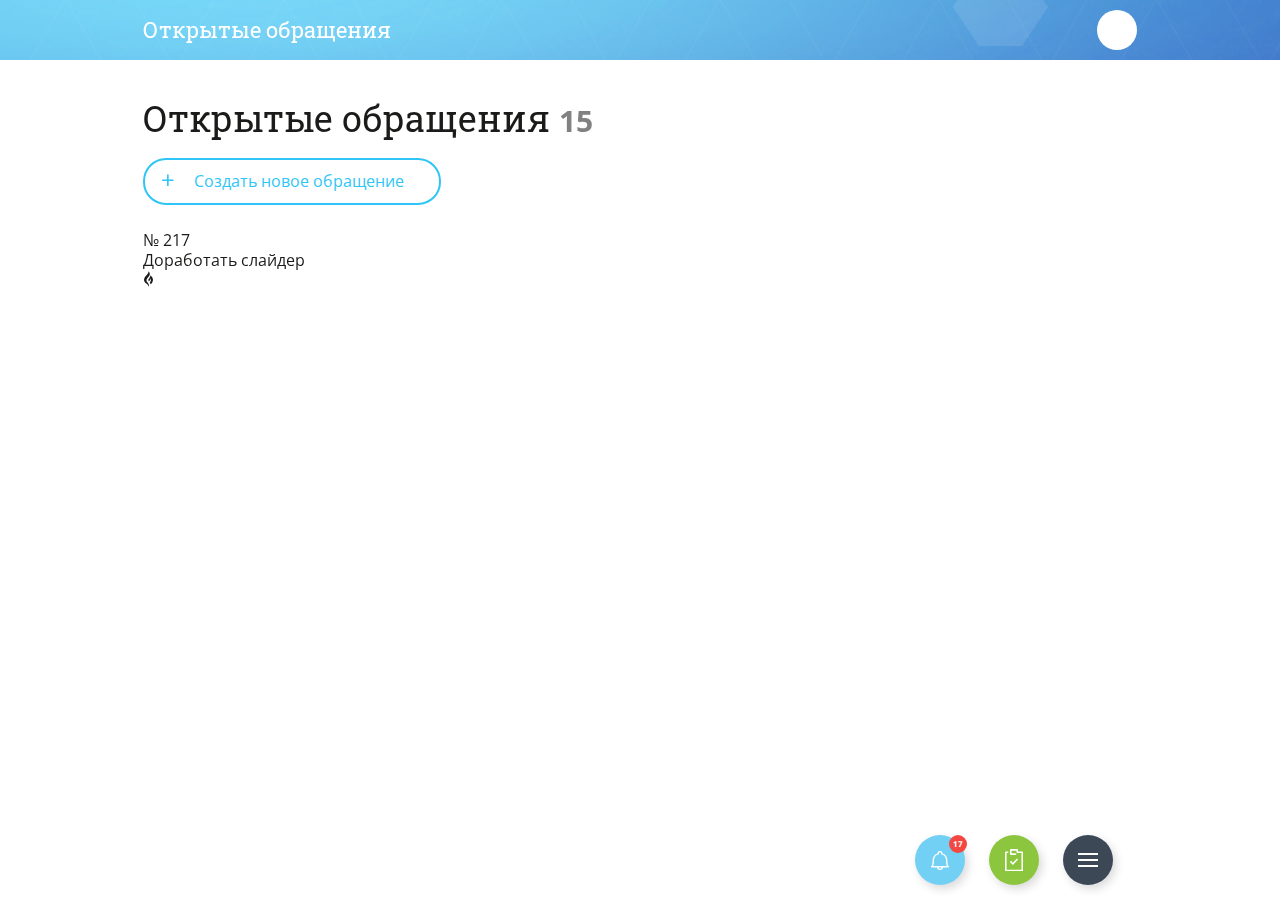
==== index.html @ 97dac5cb "ticket page" ====
<!DOCTYPE html>
<html lang="ru">
<head>
    <meta charset="utf-8">
    <meta http-equiv="x-ua-compatible" content="ie=edge">
    <meta name="viewport" content="width=device-width, initial-scale=1">
    <title>MegaMirIt Тикетная система</title>
    <link href="https://fonts.googleapis.com/css?family=Open+Sans:300,300i,400,400i,600,700|Roboto+Slab:300,400,700&amp;subset=cyrillic" rel="stylesheet">
    <link href="app/css/animate.css" rel="stylesheet">
    <link href="app/css/magnific-popup.css" rel="stylesheet">
    <link href="app/css/font-awesome.min.css" rel="stylesheet">
    <link href="app/css/gray.min.css" rel="stylesheet">
    <link href="app/css/slick.css" rel="stylesheet">
    <link href="app/css/tooltipster.bundle.css" rel="stylesheet">
    <link href="app/css/select2.css" rel="stylesheet">
    <link href="app/css/datepicker.min.css" rel="stylesheet">
    <link href="https://use.fontawesome.com/releases/v5.0.6/css/all.css" rel="stylesheet">
    <link href="app/main.css" rel="stylesheet">
    <link rel="icon" type="image/png" href="/favicon.png"/>
</head>
<body>
<header class="header hedaer-main">
    <div class="template-wrapper header__wrapper">
        <a href="#" class="header__link">
            Открытые обращения
        </a>
        <a href="#callback-modal" class="callback-link"></a>
        <div class="callback modal-popup mfp-hide" id="callback-modal">
            <div class="modal-popup__title">
                Обратная связь
            </div>
            <form action="#" class="callback-form" novalidate="novalidate">
                <div class="form-item">
                    <label for="callback-name" class="form-label form-label_popup-form">Имя</label>
                    <input required="" type="text" placeholder="Ваше имя" name="form_text_3" id="callback-name">
                </div>
                <div class="form-item">
                    <label for="callback-phone" class="form-label form-label_popup-form">Телефон</label>
                    <input required="" type="text" class="input-phone" placeholder="Ваш телефон" name="form_text_4" id="callback-phone" maxlength="18">
                </div>
                <div class="form-item">
                    <label for="callback-text" class="form-label form-label_popup-form">Комментарий</label>
                    <textarea id="callback-text" name="form_textarea_5"></textarea>
                </div>
                <div class="form-item custom-checkbox">
                    <input type="checkbox" name="personal_agreement" required="" id="callback-agreement">
                    <label class="form-label" for="callback-agreement">
                        Согласен на обработку персональных данных <a href="/soglashenie.pdf" target="_blank">(соглашение)</a>
                    </label>
                </div>
                <div class="form-item__bottom">
                    <button type="submit" class="button button-green button-small">
                        Связаться со мной
                    </button>
                </div>
            </form>
        </div>
    </div>
</header>
<main class="main-block add-ticket">
    <div class="template-wrapper">
        <h1 class="add-ticket__h1">
            Открытые обращения
            <span class="quantity-posts">15</span>
        </h1>
        <a href="/service/tickets/0/" class="button button_new-message">
            Создать новое обращение
        </a>
        <div class="tickets">
            <a href="#" class="tickets__item">
                <div class="tickets__header">
                    <div class="tickets__number">№ 217</div>
                    <div class="tickets__title">
                        Доработать слайдер
                    </div>
                    <div class="tickets__urgently">
                        <i class="fab fa-gripfire"></i>
                    </div>
                </div>
                <div class="tickets__category">

                </div>
            </a>
            <div class="tickets__item"></div>
            <div class="tickets__item"></div>
            <div class="tickets__item"></div>
            <div class="tickets__item"></div>
        </div>
    </div>
</main>
<footer class="footer">
    <div class="template-wrapper footer-menu">
        <div class="footer-menu__item menu-notice">
            <svg xmlns="http://www.w3.org/2000/svg" xmlns:xlink="http://www.w3.org/1999/xlink" viewBox="0 0 39 41.19">
                <metadata><?xpacket begin="&#65279;" id="W5M0MpCehiHzreSzNTczkc9d"?>
                    <x:xmpmeta xmlns:x="adobe:ns:meta/" x:xmptk="Adobe XMP Core 5.6-c138 79.159824, 2016/09/14-01:09:01        ">
                        <rdf:RDF xmlns:rdf="http://www.w3.org/1999/02/22-rdf-syntax-ns#">
                            <rdf:Description rdf:about=""/>
                        </rdf:RDF>
                    </x:xmpmeta>
                    <?xpacket end="w"?></metadata>
                <defs>
                    <style>
                    </style>
                    <filter id="filter" x="5202.53" y="5678.31" width="39" height="41.19" filterUnits="userSpaceOnUse">
                        <feFlood result="flood" flood-color="#404040"/>
                        <feComposite result="composite" operator="in" in2="SourceGraphic"/>
                        <feBlend result="blend" in2="SourceGraphic"/>
                    </filter>
                </defs>
                <path id="Forma_1_копия_10" data-name="Forma 1 копия 10" class="cls-1" d="M5202.64,5712.97a1.536,1.536,0,0,0,1.41.91h11.18a6.894,6.894,0,0,0,13.55,0h11.21a0.934,0.934,0,0,0,.23-0.02,1.565,1.565,0,0,0,1.23-.94,1.414,1.414,0,0,0-.39-1.55l-0.07-.07a6.737,6.737,0,0,1-1.36-2.22,21.007,21.007,0,0,1-1.44-8.35c0-8.22-3.23-12.55-5.93-14.74a13.763,13.763,0,0,0-4.77-2.52,5.593,5.593,0,0,0-1.28-3.49,5.21,5.21,0,0,0-4.15-1.65,5.277,5.277,0,0,0-4.13,1.65,5.553,5.553,0,0,0-1.31,3.57,13.877,13.877,0,0,0-4.77,2.46c-4.95,3.89-5.98,10.14-5.98,14.68a20.841,20.841,0,0,1-1.46,8.27,9.082,9.082,0,0,1-1.41,2.39h0A1.436,1.436,0,0,0,5202.64,5712.97Zm19.39,3.57a3.794,3.794,0,0,1-3.64-2.66h7.28A3.794,3.794,0,0,1,5222.03,5716.54Zm-13.08-15.85c0-13.25,9.03-14.51,9.39-14.56a1.586,1.586,0,0,0,1.05-.56,1.533,1.533,0,0,0,.31-1.14,3.528,3.528,0,0,1,.56-2.61,2.16,2.16,0,0,1,1.8-.61,2.3,2.3,0,0,1,1.82.61,3.545,3.545,0,0,1,.54,2.52,1.367,1.367,0,0,0,.28,1.13,1.533,1.533,0,0,0,1.05.59,10.171,10.171,0,0,1,4.59,2.17c3.21,2.58,4.82,6.79,4.82,12.5,0,5.03,1,8.25,2,10.22H5206.9A23.525,23.525,0,0,0,5208.95,5700.69Z" transform="translate(-5202.53 -5678.31)"/>
            </svg>
            <div class="menu-notice__new-notice">
                17
            </div>
        </div>
        <a href="#" class="footer-menu__item menu-ticket">
            <svg xmlns="http://www.w3.org/2000/svg" viewBox="0 0 37 46">
                <metadata><?xpacket begin="&#65279;" id="W5M0MpCehiHzreSzNTczkc9d"?>
                    <x:xmpmeta xmlns:x="adobe:ns:meta/" x:xmptk="Adobe XMP Core 5.6-c138 79.159824, 2016/09/14-01:09:01        ">
                        <rdf:RDF xmlns:rdf="http://www.w3.org/1999/02/22-rdf-syntax-ns#">
                            <rdf:Description rdf:about=""/>
                        </rdf:RDF>
                    </x:xmpmeta>
                    <?xpacket end="w"?></metadata>
                <defs>
                    <style>
                    </style>
                </defs>
                <path id="spisok_tiketa" data-name="spisok tiketa" class="cls-1" d="M2187.41,1315.9h-8.6v-3.21a1.651,1.651,0,0,0-1.6-1.69h-13.39a1.651,1.651,0,0,0-1.6,1.69v8.9a1.651,1.651,0,0,0,1.6,1.69h9.9a1.693,1.693,0,0,0,0-3.38h-8.3v-5.52h10.19v3.21a1.66,1.66,0,0,0,1.6,1.7h8.6v34.33h-30.6v-34.33h2.45a1.7,1.7,0,0,0,0-3.39h-4.05a1.651,1.651,0,0,0-1.6,1.69v37.72a1.651,1.651,0,0,0,1.6,1.69h33.8a1.651,1.651,0,0,0,1.6-1.69v-37.72A1.651,1.651,0,0,0,2187.41,1315.9Zm-9.52,15.49a1.541,1.541,0,0,0-2.27-.01l-7.47,7.81-2.73-2.9a1.541,1.541,0,0,0-2.27-.01,1.77,1.77,0,0,0-.01,2.4l3.87,4.1a1.537,1.537,0,0,0,2.26.01l8.61-9.01A1.758,1.758,0,0,0,2177.89,1331.39Z" transform="translate(-2152 -1311)"/>
            </svg>
        </a>
        <div class="footer-menu__item menu-footer">
            <span class="burger-item"></span>
            <span class="burger-item"></span>
            <span class="burger-item"></span>

        </div>
        <div class="menu-footer__popup">
            <a href="#" class="menu-footer__popup-item list-ticket">
                    <span class="menu-footer__icon-wrapper">
                        <svg xmlns="http://www.w3.org/2000/svg" viewBox="0 0 37 46">
                        <metadata><!--?xpacket begin="&#65279;" id="W5M0MpCehiHzreSzNTczkc9d"?-->
                            <x:xmpmeta xmlns:x="adobe:ns:meta/" x:xmptk="Adobe XMP Core 5.6-c138 79.159824, 2016/09/14-01:09:01        ">
                                <rdf:rdf xmlns:rdf="http://www.w3.org/1999/02/22-rdf-syntax-ns#">
                                    <rdf:description rdf:about=""></rdf:description>
                                </rdf:rdf>
                            </x:xmpmeta>
                            <!--?xpacket end="w"?--></metadata>
                        <defs>
                            <style>
                                .cls-1 {
                                    fill: #404040;
                                    fill-rule: evenodd;
                                }
                            </style>
                        </defs>
                        <path id="spisok_tiketa" data-name="spisok tiketa" class="cls-1" d="M2187.41,1315.9h-8.6v-3.21a1.651,1.651,0,0,0-1.6-1.69h-13.39a1.651,1.651,0,0,0-1.6,1.69v8.9a1.651,1.651,0,0,0,1.6,1.69h9.9a1.693,1.693,0,0,0,0-3.38h-8.3v-5.52h10.19v3.21a1.66,1.66,0,0,0,1.6,1.7h8.6v34.33h-30.6v-34.33h2.45a1.7,1.7,0,0,0,0-3.39h-4.05a1.651,1.651,0,0,0-1.6,1.69v37.72a1.651,1.651,0,0,0,1.6,1.69h33.8a1.651,1.651,0,0,0,1.6-1.69v-37.72A1.651,1.651,0,0,0,2187.41,1315.9Zm-9.52,15.49a1.541,1.541,0,0,0-2.27-.01l-7.47,7.81-2.73-2.9a1.541,1.541,0,0,0-2.27-.01,1.77,1.77,0,0,0-.01,2.4l3.87,4.1a1.537,1.537,0,0,0,2.26.01l8.61-9.01A1.758,1.758,0,0,0,2177.89,1331.39Z" transform="translate(-2152 -1311)"></path>
                    </svg>
                    </span>
                Список тикетов
            </a>
            <a href="#" class="menu-footer__popup-item how-made">
                    <span class="menu-footer__icon-wrapper">
                        <svg xmlns="http://www.w3.org/2000/svg" xmlns:xlink="http://www.w3.org/1999/xlink" version="1.1" id="Layer_1" x="0px" y="0px" viewBox="0 0 512 512" style="enable-background:new 0 0 512 512;" xml:space="preserve">
                            <g>
                                <g>
                                    <path d="M328.844,368.733c-5.383-3.235-10.908-6.487-16.433-9.675c1.299-11.07,1.302-22.268,0.006-33.316    c5.546-3.2,11.068-6.45,16.425-9.671c9.02-5.42,12.78-16.856,8.744-26.603c0,0,0,0-0.001-0.001l-11.771-28.418    c-4.037-9.744-14.777-15.175-24.993-12.63c-6.071,1.511-12.274,3.118-18.455,4.776c-6.901-8.732-14.82-16.649-23.563-23.554    c1.658-6.182,3.266-12.388,4.778-18.461c2.545-10.211-2.885-20.955-12.629-24.992l-28.418-11.771    c-9.744-4.038-21.183-0.281-26.605,8.741c-3.229,5.374-6.482,10.899-9.674,16.433c-11.067-1.299-22.263-1.302-33.316-0.007    c-3.202-5.551-6.453-11.074-9.67-16.426c-5.424-9.02-16.86-12.778-26.605-8.741l-28.418,11.771    c-9.742,4.036-15.174,14.781-12.629,24.992c1.515,6.085,3.121,12.289,4.776,18.455c-8.731,6.899-16.649,14.82-23.553,23.563    c-6.196-1.663-12.402-3.269-18.463-4.779c-10.214-2.547-20.956,2.888-24.993,12.631L1.615,289.467    c-4.035,9.745-0.276,21.182,8.742,26.602c5.375,3.23,10.9,6.482,16.433,9.675c-1.298,11.066-1.301,22.262-0.006,33.316    c-5.538,3.195-11.06,6.446-16.429,9.672c-9.018,5.421-12.777,16.857-8.741,26.603l11.772,28.418    c4.036,9.743,14.775,15.176,24.993,12.63c6.064-1.51,12.268-3.116,18.453-4.776c6.901,8.731,14.82,16.647,23.563,23.553    c-1.66,6.189-3.267,12.395-4.778,18.461c-2.545,10.211,2.885,20.956,12.629,24.992l28.419,11.772    c2.64,1.093,5.403,1.615,8.137,1.615c7.362,0,14.514-3.779,18.471-10.355c3.205-5.333,6.456-10.856,9.674-16.432    c11.065,1.297,22.264,1.299,33.316,0.006c3.179,5.512,6.43,11.034,9.67,16.427c5.422,9.02,16.858,12.777,26.605,8.741    l28.418-11.771c9.742-4.036,15.174-14.781,12.629-24.992c-1.503-6.033-3.109-12.237-4.776-18.455    c8.729-6.899,16.648-14.819,23.554-23.562c6.178,1.657,12.384,3.263,18.46,4.777c10.211,2.547,20.956-2.884,24.993-12.63    l11.771-28.419C341.621,385.59,337.862,374.153,328.844,368.733z M305.116,413.834c-5.837-1.462-11.787-3.008-17.703-4.602    c-8.376-2.253-17.215,0.692-22.519,7.507c-6.096,7.83-13.151,14.886-20.968,20.973c-6.807,5.302-9.748,14.138-7.493,22.509    c1.603,5.954,3.148,11.9,4.601,17.696l-26.122,10.819c-3.107-5.184-6.218-10.481-9.259-15.765    c-4.327-7.514-12.655-11.678-21.216-10.618c-9.831,1.221-19.81,1.22-29.654-0.005c-8.585-1.066-16.906,3.098-21.232,10.614    c-3.078,5.344-6.19,10.644-9.263,15.773l-26.122-10.82c1.461-5.827,3.007-11.776,4.603-17.701    c2.255-8.375-0.692-17.215-7.507-22.52c-7.83-6.095-14.885-13.149-20.973-20.965c-5.3-6.809-14.136-9.749-22.51-7.495    c-5.923,1.595-11.87,3.141-17.695,4.601l-10.82-26.121c5.16-3.094,10.459-6.205,15.765-9.26    c7.515-4.327,11.683-12.653,10.619-21.215c-1.223-9.832-1.22-19.81,0.003-29.655c1.068-8.57-3.097-16.905-10.616-21.233    c-5.304-3.054-10.604-6.166-15.772-9.265l10.82-26.121c5.82,1.459,11.768,3.005,17.702,4.602    c8.372,2.256,17.212-0.692,22.52-7.507c6.095-7.83,13.15-14.886,20.965-20.972c6.808-5.301,9.749-14.138,7.494-22.512    c-1.59-5.904-3.136-11.85-4.601-17.694l26.122-10.819c3.084,5.146,6.196,10.444,9.259,15.765    c4.328,7.515,12.663,11.689,21.216,10.618c9.827-1.223,19.804-1.223,29.657,0.005c8.575,1.068,16.905-3.102,21.231-10.617    c3.053-5.304,6.166-10.604,9.262-15.771l26.122,10.819c-1.462,5.833-3.008,11.782-4.603,17.703    c-2.255,8.374,0.692,17.214,7.507,22.519c7.829,6.095,14.885,13.149,20.973,20.965c5.3,6.807,14.133,9.748,22.511,7.494    c5.919-1.594,11.865-3.14,17.694-4.601l10.819,26.121c-5.153,3.089-10.451,6.2-15.765,9.26    c-7.515,4.327-11.684,12.654-10.619,21.216c1.223,9.827,1.221,19.806-0.005,29.657c-1.066,8.571,3.101,16.904,10.617,21.231    c5.296,3.049,10.596,6.161,15.772,9.263L305.116,413.834z"/>
                                </g>
                            </g>
                            <g>
                                <g>
                                    <path d="M241.762,312.511c0,0,0,0-0.001-0.001c-16.48-39.789-62.256-58.752-102.051-42.271    C99.922,286.721,80.958,332.501,97.44,372.29c7.983,19.276,22.997,34.287,42.271,42.272c9.637,3.991,19.763,5.987,29.889,5.987    s20.252-1.996,29.891-5.987C239.279,398.08,258.242,352.301,241.762,312.511z M190.72,393.388c-13.618,5.641-28.617,5.64-42.239,0    c-13.618-5.641-24.225-16.249-29.867-29.868c-11.647-28.114,1.753-60.462,29.868-72.107c6.885-2.852,14.021-4.202,21.047-4.202    c21.667,0,42.265,12.84,51.06,34.07C232.234,349.395,218.834,381.742,190.72,393.388z"/>
                                </g>
                            </g>
                            <g>
                                <g>
                                    <path d="M496.553,100.936c-3.956-0.592-8.019-1.167-12.111-1.713c-2.062-6.857-4.816-13.505-8.214-19.819    c2.504-3.275,4.972-6.556,7.357-9.779c5.295-7.161,4.529-17.317-1.78-23.623l-15.808-15.806    c-6.309-6.31-16.465-7.075-23.624-1.778c-3.234,2.393-6.514,4.86-9.779,7.355c-6.313-3.398-12.96-6.152-19.819-8.215    c-0.547-4.092-1.12-8.155-1.712-12.11C409.746,6.642,402.024,0,393.102,0h-22.356c-8.922,0-16.644,6.642-17.961,15.447    c-0.591,3.953-1.165,8.017-1.712,12.11c-6.859,2.063-13.507,4.817-19.819,8.215c-3.263-2.496-6.545-4.964-9.778-7.355    c-7.161-5.297-17.317-4.532-23.624,1.777l-15.806,15.805c-6.31,6.308-7.077,16.465-1.78,23.627    c2.383,3.222,4.851,6.504,7.354,9.778c-3.396,6.313-6.151,12.96-8.214,19.819c-4.091,0.547-8.155,1.121-12.11,1.713    c-8.807,1.318-15.449,9.039-15.449,17.962v22.355c0,8.922,6.64,16.644,15.447,17.962c3.956,0.592,8.019,1.167,12.111,1.713    c2.063,6.858,4.817,13.505,8.214,19.819c-2.501,3.272-4.969,6.552-7.357,9.779c-5.294,7.159-4.529,17.317,1.78,23.622    l15.808,15.808c6.308,6.31,16.464,7.074,23.624,1.778c3.234-2.391,6.514-4.86,9.778-7.354c6.315,3.398,12.963,6.152,19.82,8.214    c0.545,4.091,1.12,8.155,1.712,12.111c1.318,8.806,9.04,15.448,17.962,15.448h22.356c8.922,0,16.644-6.64,17.961-15.449    c0.591-3.956,1.165-8.019,1.712-12.111c6.858-2.061,13.505-4.817,19.819-8.215c3.263,2.496,6.545,4.964,9.778,7.356    c7.159,5.297,17.317,4.532,23.624-1.777l15.808-15.806c6.309-6.308,7.075-16.465,1.778-23.626    c-2.386-3.226-4.854-6.508-7.354-9.777c3.396-6.313,6.151-12.959,8.214-19.819c4.091-0.547,8.155-1.121,12.11-1.713    c8.807-1.318,15.449-9.039,15.449-17.962v-22.355C512,109.976,505.359,102.254,496.553,100.936z M490.228,138.142    c-3.592,0.521-7.257,1.027-10.934,1.506c-7.273,0.949-13.227,6.111-15.165,13.149c-1.857,6.739-4.552,13.242-8.009,19.328    c-3.611,6.353-3.054,14.215,1.419,20.032c2.255,2.932,4.492,5.883,6.669,8.799l-11.404,11.405    c-2.925-2.183-5.876-4.419-8.802-6.669c-5.814-4.475-13.678-5.028-20.032-1.421c-6.087,3.458-12.59,6.153-19.325,8.01    c-7.042,1.94-12.204,7.894-13.15,15.165c-0.479,3.677-0.984,7.343-1.506,10.935h-16.13c-0.521-3.592-1.026-7.257-1.506-10.931    c-0.949-7.274-6.11-13.228-13.15-15.168c-6.737-1.856-13.238-4.551-19.327-8.009c-6.354-3.61-14.218-3.055-20.031,1.419    c-2.927,2.251-5.876,4.486-8.803,6.669l-11.404-11.405c2.177-2.919,4.413-5.868,6.671-8.803c4.47-5.815,5.027-13.677,1.417-20.03    c-3.457-6.086-6.152-12.59-8.009-19.327c-1.939-7.04-7.892-12.201-15.165-13.15c-3.677-0.48-7.343-0.984-10.935-1.507v-16.128    c3.592-0.521,7.257-1.027,10.934-1.506c7.273-0.949,13.227-6.111,15.165-13.149c1.857-6.738,4.551-13.241,8.009-19.328    c3.611-6.353,3.054-14.216-1.417-20.031c-2.259-2.936-4.495-5.886-6.67-8.8l11.404-11.405c2.925,2.183,5.875,4.419,8.8,6.668    c5.812,4.475,13.675,5.033,20.034,1.422c6.085-3.457,12.589-6.152,19.325-8.01c7.042-1.94,12.204-7.894,13.15-15.165    c0.48-3.677,0.986-7.342,1.507-10.934h16.13c0.521,3.591,1.026,7.256,1.505,10.931c0.949,7.274,6.111,13.228,13.15,15.167    c6.738,1.857,13.242,4.553,19.328,8.01c6.355,3.611,14.218,3.05,20.03-1.42c2.927-2.25,5.876-4.486,8.803-6.669l11.404,11.405    c-2.175,2.915-4.411,5.866-6.67,8.803c-4.471,5.814-5.027,13.676-1.419,20.029c3.457,6.088,6.152,12.592,8.009,19.328    c1.939,7.04,7.892,12.201,15.165,13.15c3.677,0.48,7.343,0.985,10.935,1.507V138.142z"/>
                                </g>
                            </g>
                            <g>
                                <g>
                                    <path d="M381.924,83.675c-25.585,0-46.401,20.815-46.401,46.401c0,25.587,20.815,46.402,46.401,46.402    s46.401-20.815,46.401-46.402C428.325,104.49,407.51,83.675,381.924,83.675z M381.924,155.851    c-14.211,0-25.775-11.563-25.775-25.776c0-14.213,11.563-25.775,25.775-25.775c14.212,0,25.774,11.563,25.775,25.775    C407.699,144.288,396.136,155.851,381.924,155.851z"/>
                                </g>
                            </g>
                        </svg>
                    </span>
                Как мы работаем
            </a>
            <a href="#" class="menu-footer__popup-item cabinet">
                    <span class="menu-footer__icon-wrapper">
                        <svg xmlns="http://www.w3.org/2000/svg" id="Слой_1" data-name="Слой 1" viewBox="0 0 22.51 24.79"><defs><style>.cls-1{fill:#4a4a4a;}</style></defs><title>user</title><path class="cls-1" d="M442.79,378.68a11.4,11.4,0,0,0-7.26-8.33,6.12,6.12,0,1,0-7.64,0,11.37,11.37,0,0,0-7.25,8.31,4.7,4.7,0,0,0,.63,4.11,4.59,4.59,0,0,0,3.6,1.48c.2,0,.81,0,1.61-.09,1.41-.1,3.54-.24,4.83-.24h.79c1.29,0,3.42.14,4.83.24.8.05,1.41.09,1.61.09a4.59,4.59,0,0,0,3.6-1.48A4.69,4.69,0,0,0,442.79,378.68Zm-11.07-17.22a4.12,4.12,0,1,1-4.12,4.12A4.13,4.13,0,0,1,431.71,361.46Zm8.88,20.06a2.74,2.74,0,0,1-2,.73c-.18,0-.74,0-1.47-.09-1.52-.1-3.6-.24-5-.24h-.79c-1.36,0-3.45.14-5,.24-.73,0-1.29.09-1.47.09a2.74,2.74,0,0,1-2-.73,2.91,2.91,0,0,1-.23-2.46,9.29,9.29,0,0,1,8.94-7.36H432a9.28,9.28,0,0,1,8.86,7.36v0A2.87,2.87,0,0,1,440.59,381.52Z" transform="translate(-420.46 -359.46)"/></svg>
                    </span>
                Личный кабинет
            </a>
            <a href="#" class="menu-footer__popup-item exit">
                    <span class="menu-footer__icon-wrapper">
                        <svg xmlns="http://www.w3.org/2000/svg" xmlns:xlink="http://www.w3.org/1999/xlink" version="1.1" id="Capa_1" x="0px" y="0px" viewBox="0 0 487.958 487.958" style="enable-background:new 0 0 487.958 487.958;" xml:space="preserve">
                        <g>
                            <path d="M483.058,215.613l-215.5-177.6c-4-3.3-9.6-4-14.3-1.8c-4.7,2.2-7.7,7-7.7,12.2v93.6c-104.6,3.8-176.5,40.7-213.9,109.8   c-32.2,59.6-31.9,130.2-31.6,176.9c0,3.8,0,7.4,0,10.8c0,6.1,4.1,11.5,10.1,13.1c1.1,0.3,2.3,0.4,3.4,0.4c4.8,0,9.3-2.5,11.7-6.8   c73-128.7,133.1-134.9,220.2-135.2v93.3c0,5.2,3,10,7.8,12.2s10.3,1.5,14.4-1.8l215.4-178.2c3.1-2.6,4.9-6.4,4.9-10.4   S486.158,218.213,483.058,215.613z M272.558,375.613v-78.1c0-3.6-1.4-7-4-9.5c-2.5-2.5-6-4-9.5-4c-54.4,0-96.1,1.5-136.6,20.4   c-35,16.3-65.3,44-95.2,87.5c1.2-39.7,6.4-87.1,28.1-127.2c34.4-63.6,101-95.1,203.7-96c7.4-0.1,13.4-6.1,13.4-13.5v-78.2   l180.7,149.1L272.558,375.613z"/>
                        </g>
                    </svg>
                    </span>
                Выйти
            </a>
        </div>
    </div>
</footer>
<div class="preloder">
    <svg class="lds-bluecat" width="150" height="150" xmlns="http://www.w3.org/2000/svg" xmlns:xlink="http://www.w3.org/1999/xlink" viewBox="0 0 100 100" preserveAspectRatio="xMidYMid">
        <g transform="rotate(74.7463 50 50)">
            <animateTransform attributeName="transform" type="rotate" values="360 50 50;0 50 50" keyTimes="0;1" dur="1.3s" repeatCount="indefinite" calcMode="spline" keySplines="0.5 0 0.5 1" begin="-0.19500000000000003s"></animateTransform>
            <circle cx="50" cy="50" r="39.891" stroke="#9fe4ff" stroke-width="14.4" fill="none" stroke-dasharray="0 300">
                <animate attributeName="stroke-dasharray" values="15 300;82.71203987927132 300;15 300" keyTimes="0;0.5;1" dur="1.3s" repeatCount="indefinite" calcMode="linear" keySplines="0 0.4 0.6 1;0.4 0 1 0.6" begin="-0.08970000000000002s"></animate>
            </circle>
            <circle cx="50" cy="50" r="39.891" stroke="#dbecf2" stroke-width="7.2" fill="none" stroke-dasharray="0 300">
                <animate attributeName="stroke-dasharray" values="15 300;82.71203987927132 300;15 300" keyTimes="0;0.5;1" dur="1.3s" repeatCount="indefinite" calcMode="linear" keySplines="0 0.4 0.6 1;0.4 0 1 0.6" begin="-0.08970000000000002s"></animate>
            </circle>
            <circle cx="50" cy="50" r="32.771" stroke="#3280d8" stroke-width="1" fill="none" stroke-dasharray="0 300">
                <animate attributeName="stroke-dasharray" values="15 300;67.94906768152214 300;15 300" keyTimes="0;0.5;1" dur="1.3s" repeatCount="indefinite" calcMode="linear" keySplines="0 0.4 0.6 1;0.4 0 1 0.6" begin="-0.08970000000000002s"></animate>
            </circle>
            <circle cx="50" cy="50" r="47.171" stroke="#3280d8" stroke-width="1" fill="none" stroke-dasharray="0 300">
                <animate attributeName="stroke-dasharray" values="15 300;99.05083495206111 300;15 300" keyTimes="0;0.5;1" dur="1.3s" repeatCount="indefinite" calcMode="linear" keySplines="0 0.4 0.6 1;0.4 0 1 0.6" begin="-0.08970000000000002s"></animate>
            </circle>
        </g>

        <g transform="rotate(173.078 50 50)">
            <animateTransform attributeName="transform" type="rotate" values="360 50 50;0 50 50" keyTimes="0;1" dur="1.3s" repeatCount="indefinite" calcMode="spline" keySplines="0.5 0 0.5 1"></animateTransform>
            <path fill="#9fe4ff" stroke="#3280d8" d="M97.2,50.1c0,6.1-1.2,12.2-3.5,17.9l-13.3-5.4c1.6-3.9,2.4-8.2,2.4-12.4"></path>
            <path fill="#dbecf2" d="M93.5,49.9c0,1.2,0,2.7-0.1,3.9l-0.4,3.6c-0.4,2-2.3,3.3-4.1,2.8l-0.2-0.1c-1.8-0.5-3.1-2.3-2.7-3.9l0.4-3 c0.1-1,0.1-2.3,0.1-3.3"></path>
            <path fill="#9fe4ff" stroke="#3280d8" d="M85.4,62.7c-0.2,0.7-0.5,1.4-0.8,2.1c-0.3,0.7-0.6,1.4-0.9,2c-0.6,1.1-2,1.4-3.2,0.8c-1.1-0.7-1.7-2-1.2-2.9 c0.3-0.6,0.5-1.2,0.8-1.8c0.2-0.6,0.6-1.2,0.7-1.8"></path>
            <path fill="#9fe4ff" stroke="#3280d8" d="M94.5,65.8c-0.3,0.9-0.7,1.7-1,2.6c-0.4,0.9-0.7,1.7-1.1,2.5c-0.7,1.4-2.3,1.9-3.4,1.3h0 c-1.1-0.7-1.5-2.2-0.9-3.4c0.4-0.8,0.7-1.5,1-2.3c0.3-0.8,0.7-1.5,0.9-2.3"></path>
        </g>
        <g transform="rotate(74.7463 50 50)">
            <animateTransform attributeName="transform" type="rotate" values="360 50 50;0 50 50" keyTimes="0;1" dur="1.3s" repeatCount="indefinite" calcMode="spline" keySplines="0.5 0 0.5 1" begin="-0.19500000000000003s"></animateTransform>
            <path fill="#dbecf2" stroke="#3280d8" d="M86.9,35.3l-6,2.4c-0.4-1.2-1.1-2.4-1.7-3.5c-0.2-0.5,0.3-1.1,0.9-1C82.3,33.8,84.8,34.4,86.9,35.3z"></path>
            <path fill="#dbecf2" stroke="#3280d8" d="M87.1,35.3l6-2.4c-0.6-1.7-1.5-3.3-2.3-4.9c-0.3-0.7-1.2-0.6-1.4,0.1C88.8,30.6,88.2,33,87.1,35.3z"></path>
            <path fill="#9fe4ff" stroke="#3280d8" d="M82.8,50.1c0-3.4-0.5-6.8-1.6-10c-0.2-0.8-0.4-1.5-0.3-2.3c0.1-0.8,0.4-1.6,0.7-2.4c0.7-1.5,1.9-3.1,3.7-4l0,0 c1.8-0.9,3.7-1.1,5.6-0.3c0.9,0.4,1.7,1,2.4,1.8c0.7,0.8,1.3,1.7,1.7,2.8c1.5,4.6,2.2,9.5,2.3,14.4"></path>
            <path fill="#dbecf2" d="M86.3,50.2l0-0.9l-0.1-0.9l-0.1-1.9c0-0.9,0.2-1.7,0.7-2.3c0.5-0.7,1.3-1.2,2.3-1.4l0.3,0 c0.9-0.2,1.9,0,2.6,0.6c0.7,0.5,1.3,1.4,1.4,2.4l0.2,2.2l0.1,1.1l0,1.1"></path>
            <path fill="#ff2d22" d="M93.2,34.6c0.1,0.4-0.3,0.8-0.9,1c-0.6,0.2-1.2,0.1-1.4-0.2c-0.1-0.3,0.3-0.8,0.9-1 C92.4,34.2,93,34.3,93.2,34.6z"></path>
            <path fill="#ff2d22" d="M81.9,38.7c0.1,0.3,0.7,0.3,1.3,0.1c0.6-0.2,1-0.6,0.9-0.9c-0.1-0.3-0.7-0.3-1.3-0.1 C82.2,38,81.8,38.4,81.9,38.7z"></path>
            <path fill="#3280d8" d="M88.5,36.8c0.1,0.3-0.2,0.7-0.6,0.8c-0.5,0.2-0.9,0-1.1-0.3c-0.1-0.3,0.2-0.7,0.6-0.8C87.9,36.3,88.4,36.4,88.5,36.8z"></path>
            <path stroke="#3280d8" d="M85.9,38.9c0.2,0.6,0.8,0.9,1.4,0.7c0.6-0.2,0.9-0.9,0.6-2.1c0.3,1.2,1,1.7,1.6,1.5c0.6-0.2,0.9-0.8,0.8-1.4"></path>
            <path fill="#9fe4ff" stroke="#3280d8" d="M86.8,42.3l0.4,2.2c0.1,0.4,0.1,0.7,0.2,1.1l0.1,1.1c0.1,1.2-0.9,2.3-2.2,2.3c-1.3,0-2.5-0.8-2.5-1.9l-0.1-1 c0-0.3-0.1-0.6-0.2-1l-0.3-1.9"></path>
            <path fill="#9fe4ff" stroke="#3280d8" d="M96.2,40.3l0.5,2.7c0.1,0.5,0.2,0.9,0.2,1.4l0.1,1.4c0.1,1.5-0.9,2.8-2.2,2.9h0c-1.3,0-2.5-1.1-2.6-2.4 L92.1,45c0-0.4-0.1-0.8-0.2-1.2l-0.4-2.5"></path>
            <path fill="#3280d8" d="M91.1,34.1c0.3,0.7,0,1.4-0.7,1.6c-0.6,0.2-1.3-0.1-1.6-0.7c-0.2-0.6,0-1.4,0.7-1.6C90.1,33.1,90.8,33.5,91.1,34.1z"></path>
            <path fill="#3280d8" d="M85.5,36.3c0.2,0.6-0.1,1.2-0.7,1.5c-0.6,0.2-1.3,0-1.5-0.6C83,36.7,83.4,36,84,35.8C84.6,35.5,85.3,35.7,85.5,36.3z"></path>

        </g></svg>
</div>
<a href="#" class="close-wrapper"></a>
<div class="menu-saidbar">
    <div class="menu-saidbar__close">
        <a href="#" class="menu-saidbar__close-wrapper">

        </a>
    </div>
    <div class="menu-saidbar__menu">
        <div class="menu-saidbar__wrapper">
            <div class="menu-saidbar__header">
                <div class="menu-saidbar__title new-notice">
                    Уведомления
                </div>
                <div class="menu-saidbar__close-button">
                    <span class="menu-saidbar__close-span"></span>
                    <span class="menu-saidbar__close-span"></span>
                </div>
            </div>
            <div class="menu-saidbar__notice">
                <div class="menu-saidbar__notice-item notice-new">
                    <div class="menu-saidbar__notice-title">
                        Приближается крайний срок
                    </div>
                    <div class="menu-saidbar__notice-text">
                        <div class="menu-saidbar__sub-title">
                            "Тестируем обращение" (Flyboots):
                        </div>
                        Крайний срок обращения "Несвободный тикет №101" (ООО "Фанат") истечёт <b>06.12.2017</b>
                    </div>
                    <div class="menu-saidbar__notice-time">
                        <div class="menu-saidbar__notice-clock">16:27:12</div>
                        <div class="menu-saidbar__notice-date">06.12.2017</div>
                    </div>
                </div>
                <div class="menu-saidbar__notice-item notice-new">
                    <div class="menu-saidbar__notice-title">
                        Приближается крайний срок
                    </div>
                    <div class="menu-saidbar__notice-text">
                        Крайний срок обращения "Несвободный тикет №101" (ООО "Фанат") истечёт <b>06.12.2017</b>
                    </div>
                    <div class="menu-saidbar__notice-time">
                        <div class="menu-saidbar__notice-clock">16:27:12</div>
                        <div class="menu-saidbar__notice-date">06.12.2017</div>
                    </div>
                </div>
                <div class="menu-saidbar__notice-item">
                    <div class="menu-saidbar__notice-title">
                        Приближается крайний срок
                    </div>
                    <div class="menu-saidbar__notice-text">
                        Крайний срок обращения "Несвободный тикет №101" (ООО "Фанат") истечёт <b>06.12.2017</b>
                    </div>
                    <div class="menu-saidbar__notice-time">
                        <div class="menu-saidbar__notice-clock">16:27:12</div>
                        <div class="menu-saidbar__notice-date">06.12.2017</div>
                    </div>
                </div>
                <div class="menu-saidbar__notice-item">
                    <div class="menu-saidbar__notice-title">
                        Приближается крайний срок
                    </div>
                    <div class="menu-saidbar__notice-text">
                        Крайний срок обращения "Несвободный тикет №101" (ООО "Фанат") истечёт <b>06.12.2017</b>
                    </div>
                    <div class="menu-saidbar__notice-time">
                        <div class="menu-saidbar__notice-clock">16:27:12</div>
                        <div class="menu-saidbar__notice-date">06.12.2017</div>
                    </div>
                </div>
                <div class="menu-saidbar__notice-item">
                    <div class="menu-saidbar__notice-title">
                        Приближается крайний срок
                    </div>
                    <div class="menu-saidbar__notice-text">
                        Крайний срок обращения "Несвободный тикет №101" (ООО "Фанат") истечёт <b>06.12.2017</b>
                    </div>
                    <div class="menu-saidbar__notice-time">
                        <div class="menu-saidbar__notice-clock">16:27:12</div>
                        <div class="menu-saidbar__notice-date">06.12.2017</div>
                    </div>
                </div>
                <div class="menu-saidbar__notice-item">
                    <div class="menu-saidbar__notice-title">
                        Приближается крайний срок
                    </div>
                    <div class="menu-saidbar__notice-text">
                        Крайний срок обращения "Несвободный тикет №101" (ООО "Фанат") истечёт <b>06.12.2017</b>
                    </div>
                    <div class="menu-saidbar__notice-time">
                        <div class="menu-saidbar__notice-clock">16:27:12</div>
                        <div class="menu-saidbar__notice-date">06.12.2017</div>
                    </div>
                </div>
                <div class="menu-saidbar__notice-item">
                    <div class="menu-saidbar__notice-title">
                        Приближается крайний срок
                    </div>
                    <div class="menu-saidbar__notice-text">
                        Крайний срок обращения "Несвободный тикет №101" (ООО "Фанат") истечёт <b>06.12.2017</b>
                    </div>
                    <div class="menu-saidbar__notice-time">
                        <div class="menu-saidbar__notice-clock">16:27:12</div>
                        <div class="menu-saidbar__notice-date">06.12.2017</div>
                    </div>
                </div>
                <div class="menu-saidbar__notice-item">
                    <div class="menu-saidbar__notice-title">
                        Приближается крайний срок
                    </div>
                    <div class="menu-saidbar__notice-text">
                        Крайний срок обращения "Несвободный тикет №101" (ООО "Фанат") истечёт <b>06.12.2017</b>
                    </div>
                    <div class="menu-saidbar__notice-time">
                        <div class="menu-saidbar__notice-clock">16:27:12</div>
                        <div class="menu-saidbar__notice-date">06.12.2017</div>
                    </div>
                </div>
                <div class="menu-saidbar__notice-item">
                    <div class="menu-saidbar__notice-title">
                        Приближается крайний срок
                    </div>
                    <div class="menu-saidbar__notice-text">
                        Крайний срок обращения "Несвободный тикет №101" (ООО "Фанат") истечёт <b>06.12.2017</b>
                    </div>
                    <div class="menu-saidbar__notice-time">
                        <div class="menu-saidbar__notice-clock">16:27:12</div>
                        <div class="menu-saidbar__notice-date">06.12.2017</div>
                    </div>
                </div>
                <div class="menu-saidbar__notice-item">
                    <div class="menu-saidbar__notice-title">
                        Приближается крайний срок
                    </div>
                    <div class="menu-saidbar__notice-text">
                        Крайний срок обращения "Несвободный тикет №101" (ООО "Фанат") истечёт <b>06.12.2017</b>
                    </div>
                    <div class="menu-saidbar__notice-time">
                        <div class="menu-saidbar__notice-clock">16:27:12</div>
                        <div class="menu-saidbar__notice-date">06.12.2017</div>
                    </div>
                </div>
                <div class="menu-saidbar__notice-item">
                    <div class="menu-saidbar__notice-title">
                        Приближается крайний срок
                    </div>
                    <div class="menu-saidbar__notice-text">
                        Крайний срок обращения "Несвободный тикет №101" (ООО "Фанат") истечёт <b>06.12.2017</b>
                    </div>
                    <div class="menu-saidbar__notice-time">
                        <div class="menu-saidbar__notice-clock">16:27:12</div>
                        <div class="menu-saidbar__notice-date">06.12.2017</div>
                    </div>
                </div>
                <div class="menu-saidbar__notice-item">
                    <div class="menu-saidbar__notice-title">
                        Приближается крайний срок
                    </div>
                    <div class="menu-saidbar__notice-text">
                        Крайний срок обращения "Несвободный тикет №101" (ООО "Фанат") истечёт <b>06.12.2017</b>
                    </div>
                    <div class="menu-saidbar__notice-time">
                        <div class="menu-saidbar__notice-clock">16:27:12</div>
                        <div class="menu-saidbar__notice-date">06.12.2017</div>
                    </div>
                </div>
                <div class="menu-saidbar__notice-item">
                    <div class="menu-saidbar__notice-title">
                        Приближается крайний срок
                    </div>
                    <div class="menu-saidbar__notice-text">
                        Крайний срок обращения "Несвободный тикет №101" (ООО "Фанат") истечёт <b>06.12.2017</b>
                    </div>
                    <div class="menu-saidbar__notice-time">
                        <div class="menu-saidbar__notice-clock">16:27:12</div>
                        <div class="menu-saidbar__notice-date">06.12.2017</div>
                    </div>
                </div>
                <div class="menu-saidbar__notice-item">
                    <div class="menu-saidbar__notice-title">
                        Приближается крайний срок
                    </div>
                    <div class="menu-saidbar__notice-text">
                        Крайний срок обращения "Несвободный тикет №101" (ООО "Фанат") истечёт <b>06.12.2017</b>
                    </div>
                    <div class="menu-saidbar__notice-time">
                        <div class="menu-saidbar__notice-clock">16:27:12</div>
                        <div class="menu-saidbar__notice-date">06.12.2017</div>
                    </div>
                </div>
                <div class="menu-saidbar__notice-item">
                    <div class="menu-saidbar__notice-title">
                        Приближается крайний срок
                    </div>
                    <div class="menu-saidbar__notice-text">
                        Крайний срок обращения "Несвободный тикет №101" (ООО "Фанат") истечёт <b>06.12.2017</b>
                    </div>
                    <div class="menu-saidbar__notice-time">
                        <div class="menu-saidbar__notice-clock">16:27:12</div>
                        <div class="menu-saidbar__notice-date">06.12.2017</div>
                    </div>
                </div>
                <div class="menu-saidbar__notice-item">
                    <div class="menu-saidbar__notice-title">
                        Приближается крайний срок
                    </div>
                    <div class="menu-saidbar__notice-text">
                        Крайний срок обращения "Несвободный тикет №101" (ООО "Фанат") истечёт <b>06.12.2017</b>
                    </div>
                    <div class="menu-saidbar__notice-time">
                        <div class="menu-saidbar__notice-clock">16:27:12</div>
                        <div class="menu-saidbar__notice-date">06.12.2017</div>
                    </div>
                </div>
                <div class="menu-saidbar__notice-item">
                    <div class="menu-saidbar__notice-title">
                        Приближается крайний срок
                    </div>
                    <div class="menu-saidbar__notice-text">
                        Крайний срок обращения "Несвободный тикет №101" (ООО "Фанат") истечёт <b>06.12.2017</b>
                    </div>
                    <div class="menu-saidbar__notice-time">
                        <div class="menu-saidbar__notice-clock">16:27:12</div>
                        <div class="menu-saidbar__notice-date">06.12.2017</div>
                    </div>
                </div>
                <div class="menu-saidbar__notice-item">
                    <div class="menu-saidbar__notice-title">
                        Приближается крайний срок
                    </div>
                    <div class="menu-saidbar__notice-text">
                        Крайний срок обращения "Несвободный тикет №101" (ООО "Фанат") истечёт <b>06.12.2017</b>
                    </div>
                    <div class="menu-saidbar__notice-time">
                        <div class="menu-saidbar__notice-clock">16:27:12</div>
                        <div class="menu-saidbar__notice-date">06.12.2017</div>
                    </div>
                </div>
                <div class="menu-saidbar__notice-item">
                    <div class="menu-saidbar__notice-title">
                        Приближается крайний срок
                    </div>
                    <div class="menu-saidbar__notice-text">
                        Крайний срок обращения "Несвободный тикет №101" (ООО "Фанат") истечёт <b>06.12.2017</b>
                    </div>
                    <div class="menu-saidbar__notice-time">
                        <div class="menu-saidbar__notice-clock">16:27:12</div>
                        <div class="menu-saidbar__notice-date">06.12.2017</div>
                    </div>
                </div>
                <div class="menu-saidbar__notice-item">
                    <div class="menu-saidbar__notice-title">
                        Приближается крайний срок
                    </div>
                    <div class="menu-saidbar__notice-text">
                        Крайний срок обращения "Несвободный тикет №101" (ООО "Фанат") истечёт <b>06.12.2017</b>
                    </div>
                    <div class="menu-saidbar__notice-time">
                        <div class="menu-saidbar__notice-clock">16:27:12</div>
                        <div class="menu-saidbar__notice-date">06.12.2017</div>
                    </div>
                </div>
                <div class="menu-saidbar__notice-item">
                    <div class="menu-saidbar__notice-title">
                        Приближается крайний срок
                    </div>
                    <div class="menu-saidbar__notice-text">
                        Крайний срок обращения "Несвободный тикет №101" (ООО "Фанат") истечёт <b>06.12.2017</b>
                    </div>
                    <div class="menu-saidbar__notice-time">
                        <div class="menu-saidbar__notice-clock">16:27:12</div>
                        <div class="menu-saidbar__notice-date">06.12.2017</div>
                    </div>
                </div>
                <div class="menu-saidbar__notice-item">
                    <div class="menu-saidbar__notice-title">
                        Приближается крайний срок
                    </div>
                    <div class="menu-saidbar__notice-text">
                        Крайний срок обращения "Несвободный тикет №101" (ООО "Фанат") истечёт <b>06.12.2017</b>
                    </div>
                    <div class="menu-saidbar__notice-time">
                        <div class="menu-saidbar__notice-clock">16:27:12</div>
                        <div class="menu-saidbar__notice-date">06.12.2017</div>
                    </div>
                </div>
                <div class="menu-saidbar__notice-item">
                    <div class="menu-saidbar__notice-title">
                        Приближается крайний срок
                    </div>
                    <div class="menu-saidbar__notice-text">
                        Крайний срок обращения "Несвободный тикет №101" (ООО "Фанат") истечёт <b>06.12.2017</b>
                    </div>
                    <div class="menu-saidbar__notice-time">
                        <div class="menu-saidbar__notice-clock">16:27:12</div>
                        <div class="menu-saidbar__notice-date">06.12.2017</div>
                    </div>
                </div>
                <div class="menu-saidbar__notice-item">
                    <div class="menu-saidbar__notice-title">
                        Приближается крайний срок
                    </div>
                    <div class="menu-saidbar__notice-text">
                        Крайний срок обращения "Несвободный тикет №101" (ООО "Фанат") истечёт <b>06.12.2017</b>
                    </div>
                    <div class="menu-saidbar__notice-time">
                        <div class="menu-saidbar__notice-clock">16:27:12</div>
                        <div class="menu-saidbar__notice-date">06.12.2017</div>
                    </div>
                </div>
            </div>
        </div>
    </div>
</div>
<script src="app/js/jquery-3.2.1.min.js"></script>
<script src="app/js/jquery.validate.min.js"></script>
<script src="app/js/slick.min.js"></script>
<script src="app/js/jquery.magnific-popup.js"></script>
<script src="app/js/musk.js"></script>
<script src="app/js/jquery.gray.min.js"></script>
<script src="app/js/jquery.viewportchecker.min.js"></script>
<script src="app/js/tooltipster.bundle.min.js"></script>
<script src="app/js/jquery.sticky.js"></script>
<script src="app/js/jquery.mask.min.js"></script>
<script src="app/js/select2.min.js"></script>
<script src="app/js/datepicker.min.js"></script>
<script src="app/js/main.js"></script>
</body>
</html>
---- app/css/gray.min.css ----
/*! Gray v1.6.0 (https://github.com/karlhorky/gray) | MIT */
.grayscale{filter:url("data:image/svg+xml;utf8,<svg xmlns='http://www.w3.org/2000/svg'><filter id='grayscale'><feColorMatrix type='saturate' values='0'/></filter></svg>#grayscale");-webkit-filter:grayscale(1);filter:grayscale(1);filter:gray}.grayscale.grayscale-fade{transition:filter .5s}@media screen and (-webkit-min-device-pixel-ratio:0){.grayscale.grayscale-fade{-webkit-transition:-webkit-filter .5s;transition:-webkit-filter .5s}}.grayscale.grayscale-fade:hover,.grayscale.grayscale-off{-webkit-filter:grayscale(0);filter:grayscale(0)}.grayscale.grayscale-replaced{-webkit-filter:none;filter:none}.grayscale.grayscale-replaced>svg{-webkit-transition:opacity .5s ease;transition:opacity .5s ease;opacity:1}.grayscale.grayscale-replaced.grayscale-fade:hover>svg,.grayscale.grayscale-replaced.grayscale-off>svg{opacity:0}
---- app/css/tooltipster.bundle.css ----
/* This is the core CSS of Tooltipster */

/* GENERAL STRUCTURE RULES (do not edit this section) */

.tooltipster-base {
	/* this ensures that a constrained height set by functionPosition,
	if greater that the natural height of the tooltip, will be enforced
	in browsers that support display:flex */
	display: flex;
	pointer-events: none;
	/* this may be overriden in JS for fixed position origins */
	position: absolute;
}

.tooltipster-box {
	/* see .tooltipster-base. flex-shrink 1 is only necessary for IE10-
	and flex-basis auto for IE11- (at least) */
	flex: 1 1 auto;
}

.tooltipster-content {
	/* prevents an overflow if the user adds padding to the div */
	box-sizing: border-box;
	/* these make sure we'll be able to detect any overflow */
	max-height: 100%;
	max-width: 100%;
	overflow: auto;
}

.tooltipster-ruler {
	/* these let us test the size of the tooltip without overflowing the window */
	bottom: 0;
	left: 0;
	overflow: hidden;
	position: fixed;
	right: 0;
	top: 0;
	visibility: hidden;
}

/* ANIMATIONS */

/* Open/close animations */

/* fade */

.tooltipster-fade {
	opacity: 0;
	-webkit-transition-property: opacity;
	-moz-transition-property: opacity;
	-o-transition-property: opacity;
	-ms-transition-property: opacity;
	transition-property: opacity;
}
.tooltipster-fade.tooltipster-show {
	opacity: 1;
}

/* grow */

.tooltipster-grow {
	-webkit-transform: scale(0,0);
	-moz-transform: scale(0,0);
	-o-transform: scale(0,0);
	-ms-transform: scale(0,0);
	transform: scale(0,0);
	-webkit-transition-property: -webkit-transform;
	-moz-transition-property: -moz-transform;
	-o-transition-property: -o-transform;
	-ms-transition-property: -ms-transform;
	transition-property: transform;
	-webkit-backface-visibility: hidden;
}
.tooltipster-grow.tooltipster-show {
	-webkit-transform: scale(1,1);
	-moz-transform: scale(1,1);
	-o-transform: scale(1,1);
	-ms-transform: scale(1,1);
	transform: scale(1,1);
	-webkit-transition-timing-function: cubic-bezier(0.175, 0.885, 0.320, 1);
	-webkit-transition-timing-function: cubic-bezier(0.175, 0.885, 0.320, 1.15);
	-moz-transition-timing-function: cubic-bezier(0.175, 0.885, 0.320, 1.15);
	-ms-transition-timing-function: cubic-bezier(0.175, 0.885, 0.320, 1.15);
	-o-transition-timing-function: cubic-bezier(0.175, 0.885, 0.320, 1.15);
	transition-timing-function: cubic-bezier(0.175, 0.885, 0.320, 1.15);
}

/* swing */

.tooltipster-swing {
	opacity: 0;
	-webkit-transform: rotateZ(4deg);
	-moz-transform: rotateZ(4deg);
	-o-transform: rotateZ(4deg);
	-ms-transform: rotateZ(4deg);
	transform: rotateZ(4deg);
	-webkit-transition-property: -webkit-transform, opacity;
	-moz-transition-property: -moz-transform;
	-o-transition-property: -o-transform;
	-ms-transition-property: -ms-transform;
	transition-property: transform;
}
.tooltipster-swing.tooltipster-show {
	opacity: 1;
	-webkit-transform: rotateZ(0deg);
	-moz-transform: rotateZ(0deg);
	-o-transform: rotateZ(0deg);
	-ms-transform: rotateZ(0deg);
	transform: rotateZ(0deg);
	-webkit-transition-timing-function: cubic-bezier(0.230, 0.635, 0.495, 1);
	-webkit-transition-timing-function: cubic-bezier(0.230, 0.635, 0.495, 2.4);
	-moz-transition-timing-function: cubic-bezier(0.230, 0.635, 0.495, 2.4);
	-ms-transition-timing-function: cubic-bezier(0.230, 0.635, 0.495, 2.4);
	-o-transition-timing-function: cubic-bezier(0.230, 0.635, 0.495, 2.4);
	transition-timing-function: cubic-bezier(0.230, 0.635, 0.495, 2.4);
}

/* fall */

.tooltipster-fall {
	-webkit-transition-property: top;
	-moz-transition-property: top;
	-o-transition-property: top;
	-ms-transition-property: top;
	transition-property: top;
	-webkit-transition-timing-function: cubic-bezier(0.175, 0.885, 0.320, 1);
	-webkit-transition-timing-function: cubic-bezier(0.175, 0.885, 0.320, 1.15);
	-moz-transition-timing-function: cubic-bezier(0.175, 0.885, 0.320, 1.15);
	-ms-transition-timing-function: cubic-bezier(0.175, 0.885, 0.320, 1.15);
	-o-transition-timing-function: cubic-bezier(0.175, 0.885, 0.320, 1.15);
	transition-timing-function: cubic-bezier(0.175, 0.885, 0.320, 1.15);
}
.tooltipster-fall.tooltipster-initial {
	top: 0 !important;
}
.tooltipster-fall.tooltipster-show {
}
.tooltipster-fall.tooltipster-dying {
	-webkit-transition-property: all;
	-moz-transition-property: all;
	-o-transition-property: all;
	-ms-transition-property: all;
	transition-property: all;
	top: 0 !important;
	opacity: 0;
}

/* slide */

.tooltipster-slide {
	-webkit-transition-property: left;
	-moz-transition-property: left;
	-o-transition-property: left;
	-ms-transition-property: left;
	transition-property: left;
	-webkit-transition-timing-function: cubic-bezier(0.175, 0.885, 0.320, 1);
	-webkit-transition-timing-function: cubic-bezier(0.175, 0.885, 0.320, 1.15);
	-moz-transition-timing-function: cubic-bezier(0.175, 0.885, 0.320, 1.15);
	-ms-transition-timing-function: cubic-bezier(0.175, 0.885, 0.320, 1.15);
	-o-transition-timing-function: cubic-bezier(0.175, 0.885, 0.320, 1.15);
	transition-timing-function: cubic-bezier(0.175, 0.885, 0.320, 1.15);
}
.tooltipster-slide.tooltipster-initial {
	left: -40px !important;
}
.tooltipster-slide.tooltipster-show {
}
.tooltipster-slide.tooltipster-dying {
	-webkit-transition-property: all;
	-moz-transition-property: all;
	-o-transition-property: all;
	-ms-transition-property: all;
	transition-property: all;
	left: 0 !important;
	opacity: 0;
}

/* Update animations */

/* We use animations rather than transitions here because
 transition durations may be specified in the style tag due to
 animationDuration, and we try to avoid collisions and the use
 of !important */

/* fade */

@keyframes tooltipster-fading {
	0% {
		opacity: 0;
	}
	100% {
		opacity: 1;
	}
}

.tooltipster-update-fade {
	animation: tooltipster-fading 400ms;
}

/* rotate */

@keyframes tooltipster-rotating {
	25% {
		transform: rotate(-2deg);
	}
	75% {
		transform: rotate(2deg);
	}
	100% {
		transform: rotate(0);
	}
}

.tooltipster-update-rotate {
	animation: tooltipster-rotating 600ms;
}

/* scale */

@keyframes tooltipster-scaling {
	50% {
		transform: scale(1.1);
	}
	100% {
		transform: scale(1);
	}
}

.tooltipster-update-scale {
	animation: tooltipster-scaling 600ms;
}

/**
 * DEFAULT STYLE OF THE SIDETIP PLUGIN
 * 
 * All styles are "namespaced" with .tooltipster-sidetip to prevent
 * conflicts between plugins.
 */

/* .tooltipster-box */

.tooltipster-sidetip .tooltipster-box {
	background: #565656;
	border: 2px solid black;
	border-radius: 4px;
}

.tooltipster-sidetip.tooltipster-bottom .tooltipster-box {
	margin-top: 8px;
}

.tooltipster-sidetip.tooltipster-left .tooltipster-box {
	margin-right: 8px;
}

.tooltipster-sidetip.tooltipster-right .tooltipster-box {
	margin-left: 8px;
}

.tooltipster-sidetip.tooltipster-top .tooltipster-box {
	margin-bottom: 8px;
}

/* .tooltipster-content */

.tooltipster-sidetip .tooltipster-content {
	color: white;
	line-height: 18px;
	padding: 6px 14px;
}

/* .tooltipster-arrow : will keep only the zone of .tooltipster-arrow-uncropped that
corresponds to the arrow we want to display */

.tooltipster-sidetip .tooltipster-arrow {
	overflow: hidden;
	position: absolute;
}

.tooltipster-sidetip.tooltipster-bottom .tooltipster-arrow {
	height: 10px;
	/* half the width, for centering */
	margin-left: -10px;
	top: 0;
	width: 20px;
}

.tooltipster-sidetip.tooltipster-left .tooltipster-arrow {
	height: 20px;
	margin-top: -10px;
	right: 0;
	/* top 0 to keep the arrow from overflowing .tooltipster-base when it has not
	been positioned yet */
	top: 0;
	width: 10px;
}

.tooltipster-sidetip.tooltipster-right .tooltipster-arrow {
	height: 20px;
	margin-top: -10px;
	left: 0;
	/* same as .tooltipster-left .tooltipster-arrow */
	top: 0;
	width: 10px;
}

.tooltipster-sidetip.tooltipster-top .tooltipster-arrow {
	bottom: 0;
	height: 10px;
	margin-left: -10px;
	width: 20px;
}

/* common rules between .tooltipster-arrow-background and .tooltipster-arrow-border */

.tooltipster-sidetip .tooltipster-arrow-background, .tooltipster-sidetip .tooltipster-arrow-border {
	height: 0;
	position: absolute;
	width: 0;
}

/* .tooltipster-arrow-background */

.tooltipster-sidetip .tooltipster-arrow-background {
	border: 10px solid transparent;
}

.tooltipster-sidetip.tooltipster-bottom .tooltipster-arrow-background {
	border-bottom-color: #565656;
	left: 0px;
	top: 3px;
}

.tooltipster-sidetip.tooltipster-left .tooltipster-arrow-background {
	border-left-color: #565656;
	left: -3px;
	top: 0px;
}

.tooltipster-sidetip.tooltipster-right .tooltipster-arrow-background {
	border-right-color: #565656;
	left: 3px;
	top: 0px;
}

.tooltipster-sidetip.tooltipster-top .tooltipster-arrow-background {
	border-top-color: #565656;
	left: 0px;
	top: -3px;
}

/* .tooltipster-arrow-border */

.tooltipster-sidetip .tooltipster-arrow-border {
	border: 10px solid transparent;
	left: 0;
	top: 0;
}

.tooltipster-sidetip.tooltipster-bottom .tooltipster-arrow-border {
	border-bottom-color: black;
}

.tooltipster-sidetip.tooltipster-left .tooltipster-arrow-border {
	border-left-color: black;
}

.tooltipster-sidetip.tooltipster-right .tooltipster-arrow-border {
	border-right-color: black;
}

.tooltipster-sidetip.tooltipster-top .tooltipster-arrow-border {
	border-top-color: black;
}

/* tooltipster-arrow-uncropped */

.tooltipster-sidetip .tooltipster-arrow-uncropped {
	position: relative;
}

.tooltipster-sidetip.tooltipster-bottom .tooltipster-arrow-uncropped {
	top: -10px;
}

.tooltipster-sidetip.tooltipster-right .tooltipster-arrow-uncropped {
	left: -10px;
}
---- app/css/select2.css ----
.select2-container {
  box-sizing: border-box;
  display: inline-block;
  margin: 0;
  position: relative;
  vertical-align: middle; }
  .select2-container .select2-selection--single {
    box-sizing: border-box;
    cursor: pointer;
    display: block;
    height: 28px;
    user-select: none;
    -webkit-user-select: none; }
    .select2-container .select2-selection--single .select2-selection__rendered {
      display: block;
      padding-left: 8px;
      padding-right: 20px;
      overflow: hidden;
      text-overflow: ellipsis;
      white-space: nowrap; }
    .select2-container .select2-selection--single .select2-selection__clear {
      position: relative; }
  .select2-container[dir="rtl"] .select2-selection--single .select2-selection__rendered {
    padding-right: 8px;
    padding-left: 20px; }
  .select2-container .select2-selection--multiple {
    box-sizing: border-box;
    cursor: pointer;
    display: block;
    min-height: 32px;
    user-select: none;
    -webkit-user-select: none; }
    .select2-container .select2-selection--multiple .select2-selection__rendered {
      display: inline-block;
      overflow: hidden;
      padding-left: 8px;
      text-overflow: ellipsis;
      white-space: nowrap; }
  .select2-container .select2-search--inline {
    float: left; }
    .select2-container .select2-search--inline .select2-search__field {
      box-sizing: border-box;
      border: none;
      font-size: 100%;
      margin-top: 5px;
      padding: 0; }
      .select2-container .select2-search--inline .select2-search__field::-webkit-search-cancel-button {
        -webkit-appearance: none; }

.select2-dropdown {
  background-color: white;
  border: 1px solid #aaa;
  border-radius: 4px;
  box-sizing: border-box;
  display: block;
  position: absolute;
  left: -100000px;
  width: 100%;
  z-index: 1051; }

.select2-results {
  display: block; }

.select2-results__options {
  list-style: none;
  margin: 0;
  padding: 0; }

.select2-results__option {
  padding: 6px;
  user-select: none;
  -webkit-user-select: none; }
  .select2-results__option[aria-selected] {
    cursor: pointer; }

.select2-container--open .select2-dropdown {
  left: 0; }

.select2-container--open .select2-dropdown--above {
  border-bottom: none;
  border-bottom-left-radius: 0;
  border-bottom-right-radius: 0; }

.select2-container--open .select2-dropdown--below {
  border-top: none;
  border-top-left-radius: 0;
  border-top-right-radius: 0; }

.select2-search--dropdown {
  display: block;
  padding: 4px; }
  .select2-search--dropdown .select2-search__field {
    padding: 4px;
    width: 100%;
    box-sizing: border-box; }
    .select2-search--dropdown .select2-search__field::-webkit-search-cancel-button {
      -webkit-appearance: none; }
  .select2-search--dropdown.select2-search--hide {
    display: none; }

.select2-close-mask {
  border: 0;
  margin: 0;
  padding: 0;
  display: block;
  position: fixed;
  left: 0;
  top: 0;
  min-height: 100%;
  min-width: 100%;
  height: auto;
  width: auto;
  opacity: 0;
  z-index: 99;
  background-color: #fff;
  filter: alpha(opacity=0); }

.select2-hidden-accessible {
  border: 0 !important;
  clip: rect(0 0 0 0) !important;
  -webkit-clip-path: inset(50%) !important;
  clip-path: inset(50%) !important;
  height: 1px !important;
  overflow: hidden !important;
  padding: 0 !important;
  position: absolute !important;
  width: 1px !important;
  white-space: nowrap !important; }

.select2-container--default .select2-selection--single {
  background-color: #fff;
  border: 1px solid #aaa;
  border-radius: 4px; }
  .select2-container--default .select2-selection--single .select2-selection__rendered {
    color: #444;
    line-height: 28px; }
  .select2-container--default .select2-selection--single .select2-selection__clear {
    cursor: pointer;
    float: right;
    font-weight: bold; }
  .select2-container--default .select2-selection--single .select2-selection__placeholder {
    color: #999; }
  .select2-container--default .select2-selection--single .select2-selection__arrow {
    height: 26px;
    position: absolute;
    top: 1px;
    right: 1px;
    width: 20px; }
    .select2-container--default .select2-selection--single .select2-selection__arrow b {
      border-color: #888 transparent transparent transparent;
      border-style: solid;
      border-width: 5px 4px 0 4px;
      height: 0;
      left: 50%;
      margin-left: -4px;
      margin-top: -2px;
      position: absolute;
      top: 50%;
      width: 0; }

.select2-container--default[dir="rtl"] .select2-selection--single .select2-selection__clear {
  float: left; }

.select2-container--default[dir="rtl"] .select2-selection--single .select2-selection__arrow {
  left: 1px;
  right: auto; }

.select2-container--default.select2-container--disabled .select2-selection--single {
  background-color: #eee;
  cursor: default; }
  .select2-container--default.select2-container--disabled .select2-selection--single .select2-selection__clear {
    display: none; }

.select2-container--default.select2-container--open .select2-selection--single .select2-selection__arrow b {
  border-color: transparent transparent #888 transparent;
  border-width: 0 4px 5px 4px; }

.select2-container--default .select2-selection--multiple {
  background-color: white;
  border: 1px solid #aaa;
  border-radius: 4px;
  cursor: text; }
  .select2-container--default .select2-selection--multiple .select2-selection__rendered {
    box-sizing: border-box;
    list-style: none;
    margin: 0;
    padding: 0 5px;
    width: 100%; }
    .select2-container--default .select2-selection--multiple .select2-selection__rendered li {
      list-style: none; }
  .select2-container--default .select2-selection--multiple .select2-selection__placeholder {
    color: #999;
    margin-top: 5px;
    float: left; }
  .select2-container--default .select2-selection--multiple .select2-selection__clear {
    cursor: pointer;
    float: right;
    font-weight: bold;
    margin-top: 5px;
    margin-right: 10px; }
  .select2-container--default .select2-selection--multiple .select2-selection__choice {
    background-color: #e4e4e4;
    border: 1px solid #aaa;
    border-radius: 4px;
    cursor: default;
    float: left;
    margin-right: 5px;
    margin-top: 5px;
    padding: 0 5px; }
  .select2-container--default .select2-selection--multiple .select2-selection__choice__remove {
    color: #999;
    cursor: pointer;
    display: inline-block;
    font-weight: bold;
    margin-right: 2px; }
    .select2-container--default .select2-selection--multiple .select2-selection__choice__remove:hover {
      color: #333; }

.select2-container--default[dir="rtl"] .select2-selection--multiple .select2-selection__choice, .select2-container--default[dir="rtl"] .select2-selection--multiple .select2-selection__placeholder, .select2-container--default[dir="rtl"] .select2-selection--multiple .select2-search--inline {
  float: right; }

.select2-container--default[dir="rtl"] .select2-selection--multiple .select2-selection__choice {
  margin-left: 5px;
  margin-right: auto; }

.select2-container--default[dir="rtl"] .select2-selection--multiple .select2-selection__choice__remove {
  margin-left: 2px;
  margin-right: auto; }

.select2-container--default.select2-container--focus .select2-selection--multiple {
  border: solid black 1px;
  outline: 0; }

.select2-container--default.select2-container--disabled .select2-selection--multiple {
  background-color: #eee;
  cursor: default; }

.select2-container--default.select2-container--disabled .select2-selection__choice__remove {
  display: none; }

.select2-container--default.select2-container--open.select2-container--above .select2-selection--single, .select2-container--default.select2-container--open.select2-container--above .select2-selection--multiple {
  border-top-left-radius: 0;
  border-top-right-radius: 0; }

.select2-container--default.select2-container--open.select2-container--below .select2-selection--single, .select2-container--default.select2-container--open.select2-container--below .select2-selection--multiple {
  border-bottom-left-radius: 0;
  border-bottom-right-radius: 0; }

.select2-container--default .select2-search--dropdown .select2-search__field {
  border: 1px solid #aaa; }

.select2-container--default .select2-search--inline .select2-search__field {
  background: transparent;
  border: none;
  outline: 0;
  box-shadow: none;
  -webkit-appearance: textfield; }

.select2-container--default .select2-results > .select2-results__options {
  max-height: 200px;
  overflow-y: auto; }

.select2-container--default .select2-results__option[role=group] {
  padding: 0; }

.select2-container--default .select2-results__option[aria-disabled=true] {
  color: #999; }

.select2-container--default .select2-results__option[aria-selected=true] {
  background-color: #ddd; }

.select2-container--default .select2-results__option .select2-results__option {
  padding-left: 1em; }
  .select2-container--default .select2-results__option .select2-results__option .select2-results__group {
    padding-left: 0; }
  .select2-container--default .select2-results__option .select2-results__option .select2-results__option {
    margin-left: -1em;
    padding-left: 2em; }
    .select2-container--default .select2-results__option .select2-results__option .select2-results__option .select2-results__option {
      margin-left: -2em;
      padding-left: 3em; }
      .select2-container--default .select2-results__option .select2-results__option .select2-results__option .select2-results__option .select2-results__option {
        margin-left: -3em;
        padding-left: 4em; }
        .select2-container--default .select2-results__option .select2-results__option .select2-results__option .select2-results__option .select2-results__option .select2-results__option {
          margin-left: -4em;
          padding-left: 5em; }
          .select2-container--default .select2-results__option .select2-results__option .select2-results__option .select2-results__option .select2-results__option .select2-results__option .select2-results__option {
            margin-left: -5em;
            padding-left: 6em; }

.select2-container--default .select2-results__option--highlighted[aria-selected] {
  background-color: #5897fb;
  color: white; }

.select2-container--default .select2-results__group {
  cursor: default;
  display: block;
  padding: 6px; }

.select2-container--classic .select2-selection--single {
  background-color: #f7f7f7;
  border: 1px solid #aaa;
  border-radius: 4px;
  outline: 0;
  background-image: -webkit-linear-gradient(top, white 50%, #eeeeee 100%);
  background-image: -o-linear-gradient(top, white 50%, #eeeeee 100%);
  background-image: linear-gradient(to bottom, white 50%, #eeeeee 100%);
  background-repeat: repeat-x;
  filter: progid:DXImageTransform.Microsoft.gradient(startColorstr='#FFFFFFFF', endColorstr='#FFEEEEEE', GradientType=0); }
  .select2-container--classic .select2-selection--single:focus {
    border: 1px solid #5897fb; }
  .select2-container--classic .select2-selection--single .select2-selection__rendered {
    color: #444;
    line-height: 28px; }
  .select2-container--classic .select2-selection--single .select2-selection__clear {
    cursor: pointer;
    float: right;
    font-weight: bold;
    margin-right: 10px; }
  .select2-container--classic .select2-selection--single .select2-selection__placeholder {
    color: #999; }
  .select2-container--classic .select2-selection--single .select2-selection__arrow {
    background-color: #ddd;
    border: none;
    border-left: 1px solid #aaa;
    border-top-right-radius: 4px;
    border-bottom-right-radius: 4px;
    height: 26px;
    position: absolute;
    top: 1px;
    right: 1px;
    width: 20px;
    background-image: -webkit-linear-gradient(top, #eeeeee 50%, #cccccc 100%);
    background-image: -o-linear-gradient(top, #eeeeee 50%, #cccccc 100%);
    background-image: linear-gradient(to bottom, #eeeeee 50%, #cccccc 100%);
    background-repeat: repeat-x;
    filter: progid:DXImageTransform.Microsoft.gradient(startColorstr='#FFEEEEEE', endColorstr='#FFCCCCCC', GradientType=0); }
    .select2-container--classic .select2-selection--single .select2-selection__arrow b {
      border-color: #888 transparent transparent transparent;
      border-style: solid;
      border-width: 5px 4px 0 4px;
      height: 0;
      left: 50%;
      margin-left: -4px;
      margin-top: -2px;
      position: absolute;
      top: 50%;
      width: 0; }

.select2-container--classic[dir="rtl"] .select2-selection--single .select2-selection__clear {
  float: left; }

.select2-container--classic[dir="rtl"] .select2-selection--single .select2-selection__arrow {
  border: none;
  border-right: 1px solid #aaa;
  border-radius: 0;
  border-top-left-radius: 4px;
  border-bottom-left-radius: 4px;
  left: 1px;
  right: auto; }

.select2-container--classic.select2-container--open .select2-selection--single {
  border: 1px solid #5897fb; }
  .select2-container--classic.select2-container--open .select2-selection--single .select2-selection__arrow {
    background: transparent;
    border: none; }
    .select2-container--classic.select2-container--open .select2-selection--single .select2-selection__arrow b {
      border-color: transparent transparent #888 transparent;
      border-width: 0 4px 5px 4px; }

.select2-container--classic.select2-container--open.select2-container--above .select2-selection--single {
  border-top: none;
  border-top-left-radius: 0;
  border-top-right-radius: 0;
  background-image: -webkit-linear-gradient(top, white 0%, #eeeeee 50%);
  background-image: -o-linear-gradient(top, white 0%, #eeeeee 50%);
  background-image: linear-gradient(to bottom, white 0%, #eeeeee 50%);
  background-repeat: repeat-x;
  filter: progid:DXImageTransform.Microsoft.gradient(startColorstr='#FFFFFFFF', endColorstr='#FFEEEEEE', GradientType=0); }

.select2-container--classic.select2-container--open.select2-container--below .select2-selection--single {
  border-bottom: none;
  border-bottom-left-radius: 0;
  border-bottom-right-radius: 0;
  background-image: -webkit-linear-gradient(top, #eeeeee 50%, white 100%);
  background-image: -o-linear-gradient(top, #eeeeee 50%, white 100%);
  background-image: linear-gradient(to bottom, #eeeeee 50%, white 100%);
  background-repeat: repeat-x;
  filter: progid:DXImageTransform.Microsoft.gradient(startColorstr='#FFEEEEEE', endColorstr='#FFFFFFFF', GradientType=0); }

.select2-container--classic .select2-selection--multiple {
  background-color: white;
  border: 1px solid #aaa;
  border-radius: 4px;
  cursor: text;
  outline: 0; }
  .select2-container--classic .select2-selection--multiple:focus {
    border: 1px solid #5897fb; }
  .select2-container--classic .select2-selection--multiple .select2-selection__rendered {
    list-style: none;
    margin: 0;
    padding: 0 5px; }
  .select2-container--classic .select2-selection--multiple .select2-selection__clear {
    display: none; }
  .select2-container--classic .select2-selection--multiple .select2-selection__choice {
    background-color: #e4e4e4;
    border: 1px solid #aaa;
    border-radius: 4px;
    cursor: default;
    float: left;
    margin-right: 5px;
    margin-top: 5px;
    padding: 0 5px; }
  .select2-container--classic .select2-selection--multiple .select2-selection__choice__remove {
    color: #888;
    cursor: pointer;
    display: inline-block;
    font-weight: bold;
    margin-right: 2px; }
    .select2-container--classic .select2-selection--multiple .select2-selection__choice__remove:hover {
      color: #555; }

.select2-container--classic[dir="rtl"] .select2-selection--multiple .select2-selection__choice {
  float: right;
  margin-left: 5px;
  margin-right: auto; }

.select2-container--classic[dir="rtl"] .select2-selection--multiple .select2-selection__choice__remove {
  margin-left: 2px;
  margin-right: auto; }

.select2-container--classic.select2-container--open .select2-selection--multiple {
  border: 1px solid #5897fb; }

.select2-container--classic.select2-container--open.select2-container--above .select2-selection--multiple {
  border-top: none;
  border-top-left-radius: 0;
  border-top-right-radius: 0; }

.select2-container--classic.select2-container--open.select2-container--below .select2-selection--multiple {
  border-bottom: none;
  border-bottom-left-radius: 0;
  border-bottom-right-radius: 0; }

.select2-container--classic .select2-search--dropdown .select2-search__field {
  border: 1px solid #aaa;
  outline: 0; }

.select2-container--classic .select2-search--inline .select2-search__field {
  outline: 0;
  box-shadow: none; }

.select2-container--classic .select2-dropdown {
  background-color: white;
  border: 1px solid transparent; }

.select2-container--classic .select2-dropdown--above {
  border-bottom: none; }

.select2-container--classic .select2-dropdown--below {
  border-top: none; }

.select2-container--classic .select2-results > .select2-results__options {
  max-height: 200px;
  overflow-y: auto; }

.select2-container--classic .select2-results__option[role=group] {
  padding: 0; }

.select2-container--classic .select2-results__option[aria-disabled=true] {
  color: grey; }

.select2-container--classic .select2-results__option--highlighted[aria-selected] {
  background-color: #3875d7;
  color: white; }

.select2-container--classic .select2-results__group {
  cursor: default;
  display: block;
  padding: 6px; }

.select2-container--classic.select2-container--open .select2-dropdown {
  border-color: #5897fb; }
---- app/css/datepicker.min.css ----
.datepicker--cells{display:-webkit-flex;display:-ms-flexbox;display:flex;-webkit-flex-wrap:wrap;-ms-flex-wrap:wrap;flex-wrap:wrap}.datepicker--cell{border-radius:4px;box-sizing:border-box;cursor:pointer;display:-webkit-flex;display:-ms-flexbox;display:flex;position:relative;-webkit-align-items:center;-ms-flex-align:center;align-items:center;-webkit-justify-content:center;-ms-flex-pack:center;justify-content:center;height:32px;z-index:1}.datepicker--cell.-focus-{background:#f0f0f0}.datepicker--cell.-current-{color:#4EB5E6}.datepicker--cell.-current-.-focus-{color:#4a4a4a}.datepicker--cell.-current-.-in-range-{color:#4EB5E6}.datepicker--cell.-in-range-{background:rgba(92,196,239,.1);color:#4a4a4a;border-radius:0}.datepicker--cell.-in-range-.-focus-{background-color:rgba(92,196,239,.2)}.datepicker--cell.-disabled-{cursor:default;color:#aeaeae}.datepicker--cell.-disabled-.-focus-{color:#aeaeae}.datepicker--cell.-disabled-.-in-range-{color:#a1a1a1}.datepicker--cell.-disabled-.-current-.-focus-{color:#aeaeae}.datepicker--cell.-range-from-{border:1px solid rgba(92,196,239,.5);background-color:rgba(92,196,239,.1);border-radius:4px 0 0 4px}.datepicker--cell.-range-to-{border:1px solid rgba(92,196,239,.5);background-color:rgba(92,196,239,.1);border-radius:0 4px 4px 0}.datepicker--cell.-selected-,.datepicker--cell.-selected-.-current-{color:#fff;background:#5cc4ef}.datepicker--cell.-range-from-.-range-to-{border-radius:4px}.datepicker--cell.-selected-{border:none}.datepicker--cell.-selected-.-focus-{background:#45bced}.datepicker--cell:empty{cursor:default}.datepicker--days-names{display:-webkit-flex;display:-ms-flexbox;display:flex;-webkit-flex-wrap:wrap;-ms-flex-wrap:wrap;flex-wrap:wrap;margin:8px 0 3px}.datepicker--day-name{color:#FF9A19;display:-webkit-flex;display:-ms-flexbox;display:flex;-webkit-align-items:center;-ms-flex-align:center;align-items:center;-webkit-justify-content:center;-ms-flex-pack:center;justify-content:center;-webkit-flex:1;-ms-flex:1;flex:1;text-align:center;text-transform:uppercase;font-size:.8em}.-only-timepicker- .datepicker--content,.datepicker--body,.datepicker-inline .datepicker--pointer{display:none}.datepicker--cell-day{width:14.28571%}.datepicker--cells-months{height:170px}.datepicker--cell-month{width:33.33%;height:25%}.datepicker--cells-years,.datepicker--years{height:170px}.datepicker--cell-year{width:25%;height:33.33%}.datepickers-container{position:absolute;left:0;top:0}@media print{.datepickers-container{display:none}}.datepicker{background:#fff;border:1px solid #dbdbdb;box-shadow:0 4px 12px rgba(0,0,0,.15);border-radius:4px;box-sizing:content-box;font-family:Tahoma,sans-serif;font-size:14px;color:#4a4a4a;width:250px;position:absolute;left:-100000px;opacity:0;transition:opacity .3s ease,left 0s .3s,-webkit-transform .3s ease;transition:opacity .3s ease,transform .3s ease,left 0s .3s;transition:opacity .3s ease,transform .3s ease,left 0s .3s,-webkit-transform .3s ease;z-index:100}.datepicker.-from-top-{-webkit-transform:translateY(-8px);transform:translateY(-8px)}.datepicker.-from-right-{-webkit-transform:translateX(8px);transform:translateX(8px)}.datepicker.-from-bottom-{-webkit-transform:translateY(8px);transform:translateY(8px)}.datepicker.-from-left-{-webkit-transform:translateX(-8px);transform:translateX(-8px)}.datepicker.active{opacity:1;-webkit-transform:translate(0);transform:translate(0);transition:opacity .3s ease,left 0s 0s,-webkit-transform .3s ease;transition:opacity .3s ease,transform .3s ease,left 0s 0s;transition:opacity .3s ease,transform .3s ease,left 0s 0s,-webkit-transform .3s ease}.datepicker-inline .datepicker{border-color:#d7d7d7;box-shadow:none;position:static;left:auto;right:auto;opacity:1;-webkit-transform:none;transform:none}.datepicker--content{box-sizing:content-box;padding:4px}.datepicker--pointer{position:absolute;background:#fff;border-top:1px solid #dbdbdb;border-right:1px solid #dbdbdb;width:10px;height:10px;z-index:-1}.datepicker--nav-action:hover,.datepicker--nav-title:hover{background:#f0f0f0}.-top-center- .datepicker--pointer,.-top-left- .datepicker--pointer,.-top-right- .datepicker--pointer{top:calc(100% - 4px);-webkit-transform:rotate(135deg);transform:rotate(135deg)}.-right-bottom- .datepicker--pointer,.-right-center- .datepicker--pointer,.-right-top- .datepicker--pointer{right:calc(100% - 4px);-webkit-transform:rotate(225deg);transform:rotate(225deg)}.-bottom-center- .datepicker--pointer,.-bottom-left- .datepicker--pointer,.-bottom-right- .datepicker--pointer{bottom:calc(100% - 4px);-webkit-transform:rotate(315deg);transform:rotate(315deg)}.-left-bottom- .datepicker--pointer,.-left-center- .datepicker--pointer,.-left-top- .datepicker--pointer{left:calc(100% - 4px);-webkit-transform:rotate(45deg);transform:rotate(45deg)}.-bottom-left- .datepicker--pointer,.-top-left- .datepicker--pointer{left:10px}.-bottom-right- .datepicker--pointer,.-top-right- .datepicker--pointer{right:10px}.-bottom-center- .datepicker--pointer,.-top-center- .datepicker--pointer{left:calc(50% - 10px / 2)}.-left-top- .datepicker--pointer,.-right-top- .datepicker--pointer{top:10px}.-left-bottom- .datepicker--pointer,.-right-bottom- .datepicker--pointer{bottom:10px}.-left-center- .datepicker--pointer,.-right-center- .datepicker--pointer{top:calc(50% - 10px / 2)}.datepicker--body.active{display:block}.datepicker--nav{display:-webkit-flex;display:-ms-flexbox;display:flex;-webkit-justify-content:space-between;-ms-flex-pack:justify;justify-content:space-between;border-bottom:1px solid #efefef;min-height:32px;padding:4px}.-only-timepicker- .datepicker--nav{display:none}.datepicker--nav-action,.datepicker--nav-title{display:-webkit-flex;display:-ms-flexbox;display:flex;cursor:pointer;-webkit-align-items:center;-ms-flex-align:center;align-items:center;-webkit-justify-content:center;-ms-flex-pack:center;justify-content:center}.datepicker--nav-action{width:32px;border-radius:4px;-webkit-user-select:none;-moz-user-select:none;-ms-user-select:none;user-select:none}.datepicker--nav-action.-disabled-{visibility:hidden}.datepicker--nav-action svg{width:32px;height:32px}.datepicker--nav-action path{fill:none;stroke:#9c9c9c;stroke-width:2px}.datepicker--nav-title{border-radius:4px;padding:0 8px}.datepicker--buttons,.datepicker--time{border-top:1px solid #efefef;padding:4px}.datepicker--nav-title i{font-style:normal;color:#9c9c9c;margin-left:5px}.datepicker--nav-title.-disabled-{cursor:default;background:0 0}.datepicker--buttons{display:-webkit-flex;display:-ms-flexbox;display:flex}.datepicker--button{color:#4EB5E6;cursor:pointer;border-radius:4px;-webkit-flex:1;-ms-flex:1;flex:1;display:-webkit-inline-flex;display:-ms-inline-flexbox;display:inline-flex;-webkit-justify-content:center;-ms-flex-pack:center;justify-content:center;-webkit-align-items:center;-ms-flex-align:center;align-items:center;height:32px}.datepicker--button:hover{color:#4a4a4a;background:#f0f0f0}.datepicker--time{display:-webkit-flex;display:-ms-flexbox;display:flex;-webkit-align-items:center;-ms-flex-align:center;align-items:center;position:relative}.datepicker--time.-am-pm- .datepicker--time-sliders{-webkit-flex:0 1 138px;-ms-flex:0 1 138px;flex:0 1 138px;max-width:138px}.-only-timepicker- .datepicker--time{border-top:none}.datepicker--time-sliders{-webkit-flex:0 1 153px;-ms-flex:0 1 153px;flex:0 1 153px;margin-right:10px;max-width:153px}.datepicker--time-label{display:none;font-size:12px}.datepicker--time-current{display:-webkit-flex;display:-ms-flexbox;display:flex;-webkit-align-items:center;-ms-flex-align:center;align-items:center;-webkit-flex:1;-ms-flex:1;flex:1;font-size:14px;text-align:center;margin:0 0 0 10px}.datepicker--time-current-colon{margin:0 2px 3px;line-height:1}.datepicker--time-current-hours,.datepicker--time-current-minutes{line-height:1;font-size:19px;font-family:"Century Gothic",CenturyGothic,AppleGothic,sans-serif;position:relative;z-index:1}.datepicker--time-current-hours:after,.datepicker--time-current-minutes:after{content:'';background:#f0f0f0;border-radius:4px;position:absolute;left:-2px;top:-3px;right:-2px;bottom:-2px;z-index:-1;opacity:0}.datepicker--time-current-hours.-focus-:after,.datepicker--time-current-minutes.-focus-:after{opacity:1}.datepicker--time-current-ampm{text-transform:uppercase;-webkit-align-self:flex-end;-ms-flex-item-align:end;align-self:flex-end;color:#9c9c9c;margin-left:6px;font-size:11px;margin-bottom:1px}.datepicker--time-row{display:-webkit-flex;display:-ms-flexbox;display:flex;-webkit-align-items:center;-ms-flex-align:center;align-items:center;font-size:11px;height:17px;background:linear-gradient(to right,#dedede,#dedede) left 50%/100% 1px no-repeat}.datepicker--time-row:first-child{margin-bottom:4px}.datepicker--time-row input[type=range]{background:0 0;cursor:pointer;-webkit-flex:1;-ms-flex:1;flex:1;height:100%;padding:0;margin:0;-webkit-appearance:none}.datepicker--time-row input[type=range]::-ms-tooltip{display:none}.datepicker--time-row input[type=range]:hover::-webkit-slider-thumb{border-color:#b8b8b8}.datepicker--time-row input[type=range]:hover::-moz-range-thumb{border-color:#b8b8b8}.datepicker--time-row input[type=range]:hover::-ms-thumb{border-color:#b8b8b8}.datepicker--time-row input[type=range]:focus{outline:0}.datepicker--time-row input[type=range]:focus::-webkit-slider-thumb{background:#5cc4ef;border-color:#5cc4ef}.datepicker--time-row input[type=range]:focus::-moz-range-thumb{background:#5cc4ef;border-color:#5cc4ef}.datepicker--time-row input[type=range]:focus::-ms-thumb{background:#5cc4ef;border-color:#5cc4ef}.datepicker--time-row input[type=range]::-webkit-slider-thumb{-webkit-appearance:none;box-sizing:border-box;height:12px;width:12px;border-radius:3px;border:1px solid #dedede;background:#fff;cursor:pointer;transition:background .2s;margin-top:-6px}.datepicker--time-row input[type=range]::-moz-range-thumb{box-sizing:border-box;height:12px;width:12px;border-radius:3px;border:1px solid #dedede;background:#fff;cursor:pointer;transition:background .2s}.datepicker--time-row input[type=range]::-ms-thumb{box-sizing:border-box;height:12px;width:12px;border-radius:3px;border:1px solid #dedede;background:#fff;cursor:pointer;transition:background .2s}.datepicker--time-row input[type=range]::-webkit-slider-runnable-track{border:none;height:1px;cursor:pointer;color:transparent;background:0 0}.datepicker--time-row input[type=range]::-moz-range-track{border:none;height:1px;cursor:pointer;color:transparent;background:0 0}.datepicker--time-row input[type=range]::-ms-track{border:none;height:1px;cursor:pointer;color:transparent;background:0 0}.datepicker--time-row input[type=range]::-ms-fill-lower{background:0 0}.datepicker--time-row input[type=range]::-ms-fill-upper{background:0 0}.datepicker--time-row span{padding:0 12px}.datepicker--time-icon{color:#9c9c9c;border:1px solid;border-radius:50%;font-size:16px;position:relative;margin:0 5px -1px 0;width:1em;height:1em}.datepicker--time-icon:after,.datepicker--time-icon:before{content:'';background:currentColor;position:absolute}.datepicker--time-icon:after{height:.4em;width:1px;left:calc(50% - 1px);top:calc(50% + 1px);-webkit-transform:translateY(-100%);transform:translateY(-100%)}.datepicker--time-icon:before{width:.4em;height:1px;top:calc(50% + 1px);left:calc(50% - 1px)}.datepicker--cell-day.-other-month-,.datepicker--cell-year.-other-decade-{color:#dedede}.datepicker--cell-day.-other-month-:hover,.datepicker--cell-year.-other-decade-:hover{color:#c5c5c5}.-disabled-.-focus-.datepicker--cell-day.-other-month-,.-disabled-.-focus-.datepicker--cell-year.-other-decade-{color:#dedede}.-selected-.datepicker--cell-day.-other-month-,.-selected-.datepicker--cell-year.-other-decade-{color:#fff;background:#a2ddf6}.-selected-.-focus-.datepicker--cell-day.-other-month-,.-selected-.-focus-.datepicker--cell-year.-other-decade-{background:#8ad5f4}.-in-range-.datepicker--cell-day.-other-month-,.-in-range-.datepicker--cell-year.-other-decade-{background-color:rgba(92,196,239,.1);color:#ccc}.-in-range-.-focus-.datepicker--cell-day.-other-month-,.-in-range-.-focus-.datepicker--cell-year.-other-decade-{background-color:rgba(92,196,239,.2)}.datepicker--cell-day.-other-month-:empty,.datepicker--cell-year.-other-decade-:empty{background:0 0;border:none}
---- app/main.css ----
/*! normalize.css v4.1.1 | MIT License | github.com/necolas/normalize.css */

/**
 * 1. Change the default font family in all browsers (opinionated).
 * 2. Prevent adjustments of font size after orientation changes in IE and iOS.
 */

html {
    font-family: sans-serif; /* 1 */
    -ms-text-size-adjust: 100%; /* 2 */
    -webkit-text-size-adjust: 100%; /* 2 */
}

/**
 * Remove the margin in all browsers (opinionated).
 */

body {
    margin: 0;
}

/* HTML5 display definitions
   ========================================================================== */

/**
 * Add the correct display in IE 9-.
 * 1. Add the correct display in Edge, IE, and Firefox.
 * 2. Add the correct display in IE.
 */

article,
aside,
details, /* 1 */
figcaption,
figure,
footer,
header,
main, /* 2 */
menu,
nav,
section,
summary { /* 1 */
    display: block;
}

/**
 * Add the correct display in IE 9-.
 */

audio,
canvas,
progress,
video {
    display: inline-block;
}

/**
 * Add the correct display in iOS 4-7.
 */

audio:not([controls]) {
    display: none;
    height: 0;
}

/**
 * Add the correct vertical alignment in Chrome, Firefox, and Opera.
 */

progress {
    vertical-align: baseline;
}

/**
 * Add the correct display in IE 10-.
 * 1. Add the correct display in IE.
 */

template, /* 1 */
[hidden] {
    display: none;
}

/* Links
   ========================================================================== */

/**
 * 1. Remove the gray background on active links in IE 10.
 * 2. Remove gaps in links underline in iOS 8+ and Safari 8+.
 */

a {
    background-color: transparent; /* 1 */
    -webkit-text-decoration-skip: objects; /* 2 */
}

/**
 * Remove the outline on focused links when they are also active or hovered
 * in all browsers (opinionated).
 */

a:active,
a:hover {
    outline-width: 0;
}

/* Text-level semantics
   ========================================================================== */

/**
 * 1. Remove the bottom border in Firefox 39-.
 * 2. Add the correct text decoration in Chrome, Edge, IE, Opera, and Safari.
 */

abbr[title] {
    border-bottom: none; /* 1 */
    text-decoration: underline; /* 2 */
    -webkit-text-decoration: underline dotted;
    text-decoration: underline dotted; /* 2 */
}

/**
 * Prevent the duplicate application of `bolder` by the next rule in Safari 6.
 */

b,
strong {
    font-weight: inherit;
}

/**
 * Add the correct font weight in Chrome, Edge, and Safari.
 */

b,
strong {
    font-weight: bolder;
}

/**
 * Add the correct font style in Android 4.3-.
 */

dfn {
    font-style: italic;
}

/**
 * Correct the font size and margin on `h1` elements within `section` and
 * `article` contexts in Chrome, Firefox, and Safari.
 */

h1 {
    font-size: 2em;
    margin: 0.67em 0;
}

/**
 * Add the correct background and color in IE 9-.
 */

mark {
    background-color: #ff0;
    color: #000;
}

/**
 * Add the correct font size in all browsers.
 */

small {
    font-size: 80%;
}

/**
 * Prevent `sub` and `sup` elements from affecting the line height in
 * all browsers.
 */

sub,
sup {
    font-size: 75%;
    line-height: 0;
    position: relative;
    vertical-align: baseline;
}

sub {
    bottom: -0.25em;
}

sup {
    top: -0.5em;
}

/* Embedded content
   ========================================================================== */

/**
 * Remove the border on images inside links in IE 10-.
 */

img {
    border-style: none;
    max-width: 100%;
    vertical-align: top;
    display: inline-block;
}

/**
 * Hide the overflow in IE.
 */

svg:not(:root) {
    overflow: hidden;
}

/* Grouping content
   ========================================================================== */

/**
 * 1. Correct the inheritance and scaling of font size in all browsers.
 * 2. Correct the odd `em` font sizing in all browsers.
 */

code,
kbd,
pre,
samp {
    font-family: monospace, monospace; /* 1 */
    font-size: 1em; /* 2 */
}

/**
 * Add the correct margin in IE 8.
 */

figure {
    margin: 1em 40px;
}

/**
 * 1. Add the correct box sizing in Firefox.
 * 2. Show the overflow in Edge and IE.
 */

hr {
    -webkit-box-sizing: content-box;
    box-sizing: content-box; /* 1 */
    height: 0; /* 1 */
    overflow: visible; /* 2 */
}

/* Forms
   ========================================================================== */

/**
 * 1. Change font properties to `inherit` in all browsers (opinionated).
 * 2. Remove the margin in Firefox and Safari.
 */

button,
input,
select,
textarea {
    font: inherit; /* 1 */
    margin: 0; /* 2 */
}

/**
 * Restore the font weight unset by the previous rule.
 */

optgroup {
    font-weight: bold;
}

/**
 * Show the overflow in IE.
 * 1. Show the overflow in Edge.
 */

button,
input { /* 1 */
    overflow: visible;
}

/**
 * Remove the inheritance of text transform in Edge, Firefox, and IE.
 * 1. Remove the inheritance of text transform in Firefox.
 */

button,
select { /* 1 */
    text-transform: none;
}

/**
 * 1. Prevent a WebKit bug where (2) destroys native `audio` and `video`
 *    controls in Android 4.
 * 2. Correct the inability to style clickable types in iOS and Safari.
 */

button,
html [type="button"], /* 1 */
[type="reset"],
[type="submit"] {
    -webkit-appearance: button; /* 2 */
}

/**
 * Remove the inner border and padding in Firefox.
 */

button::-moz-focus-inner,
[type="button"]::-moz-focus-inner,
[type="reset"]::-moz-focus-inner,
[type="submit"]::-moz-focus-inner {
    border-style: none;
    padding: 0;
}

/**
 * Restore the focus styles unset by the previous rule.
 */

button:-moz-focusring,
[type="button"]:-moz-focusring,
[type="reset"]:-moz-focusring,
[type="submit"]:-moz-focusring {
    outline: 1px dotted ButtonText;
}

/**
 * Change the border, margin, and padding in all browsers (opinionated).
 */

fieldset {
    border: 1px solid #c0c0c0;
    margin: 0 2px;
    padding: 0.35em 0.625em 0.75em;
}

/**
 * 1. Correct the text wrapping in Edge and IE.
 * 2. Correct the color inheritance from `fieldset` elements in IE.
 * 3. Remove the padding so developers are not caught out when they zero out
 *    `fieldset` elements in all browsers.
 */

legend {
    -webkit-box-sizing: border-box;
    box-sizing: border-box; /* 1 */
    color: inherit; /* 2 */
    display: table; /* 1 */
    max-width: 100%; /* 1 */
    padding: 0; /* 3 */
    white-space: normal; /* 1 */
}

/**
 * Remove the default vertical scrollbar in IE.
 */

textarea {
    overflow: auto;
}

/**
 * 1. Add the correct box sizing in IE 10-.
 * 2. Remove the padding in IE 10-.
 */

[type="checkbox"],
[type="radio"] {
    -webkit-box-sizing: border-box;
    box-sizing: border-box; /* 1 */
    padding: 0; /* 2 */
}

/**
 * Correct the cursor style of increment and decrement buttons in Chrome.
 */

[type="number"]::-webkit-inner-spin-button,
[type="number"]::-webkit-outer-spin-button {
    height: auto;
}

/**
 * 1. Correct the odd appearance in Chrome and Safari.
 * 2. Correct the outline style in Safari.
 */

[type="search"] {
    -webkit-appearance: textfield; /* 1 */
    outline-offset: -2px; /* 2 */
}

/**
 * Remove the inner padding and cancel buttons in Chrome and Safari on OS X.
 */

[type="search"]::-webkit-search-cancel-button,
[type="search"]::-webkit-search-decoration {
    -webkit-appearance: none;
}

/**
 * Correct the text style of placeholders in Chrome, Edge, and Safari.
 */

::-webkit-input-placeholder {
    color: inherit;
    opacity: 0.54;
}

/**
 * 1. Correct the inability to style clickable types in iOS and Safari.
 * 2. Change font properties to `inherit` in Safari.
 */

::-webkit-file-upload-button {
    -webkit-appearance: button; /* 1 */
    font: inherit; /* 2 */
}
* {
    box-sizing: border-box;
}
body {
    font-family: 'Open Sans', sans-serif;
    color: #1b1c1a;
    width: 100%;
    font-size: 16px;
    font-weight: 400;
    line-height: 1.2;
    min-height: 100vh;
    background-color: #fff;
    position: relative;
}
a {
    color: inherit;
    text-decoration: none;
    display: inline-block;
    transition: .3s ease-in-out;
}
button {
    display: inline-block;
}
p {
    margin: 0;
}
body *:focus {
    outline-color: rgba(46, 198, 247, 0.33);
}
input::-webkit-input-placeholder       {color: #83838d; opacity: 1; transition: opacity 0.3s ease;}
input::-moz-placeholder                {color: #83838d; opacity: 1; transition: opacity 0.3s ease;}
input:-moz-placeholder                 {color: #83838d; opacity: 1; transition: opacity 0.3s ease;}
input:-ms-input-placeholder            {color: #83838d; opacity: 1; transition: opacity 0.3s ease;}
input:focus::-webkit-input-placeholder {opacity: 0; transition: opacity 0.3s ease;}
input:focus::-moz-placeholder          {opacity: 0; transition: opacity 0.3s ease;}
input:focus:-moz-placeholder           {opacity: 0; transition: opacity 0.3s ease;}
input:focus:-ms-input-placeholder      {opacity: 0; transition: opacity 0.3s ease;}
input:-webkit-autofill {-webkit-box-shadow: inset 0 0 0 50px #fff !important;}
ul {
    margin: 0;
    padding: 0;
    list-style: none;
}
button {
    border: none;
    background-color: #fff;
    padding: 0;
}
b {
    font-weight: 700;
}
.template-wrapper {
    width: 100%;
    max-width: 1024px;
    margin: 0 auto;
    padding-right: 15px;
    padding-left: 15px;
}
.hedaer-main {
    background: url("../images/header-background.jpg") no-repeat center;
    background-size: cover;
    color: #fff;
}
.header__wrapper {
    display: flex;
    align-items: center;
    height: 60px;
    justify-content: space-between;
}
.header__link {
    font-size: 1.375rem;
    font-family: "Roboto Slab", sans-serif;
}
.callback-link {
    width: 40px;
    height: 40px;
    border-radius: 50%;
    background-color: #fff;
}
h1, h2 {
    padding: 0;
    margin: 0;
    font-size: 2.25rem;
    font-family: "Roboto Slab", sans-serif;
    font-weight: 400;
    margin-bottom: 2.187rem;
}
.main-block {
    padding-top: 37px;
    padding-bottom: 80px;
}
.add-ticket__h1 {
    margin-bottom: 1.125rem;
}
.add-form__item {
    display: flex;
    margin-bottom: 1.5625rem;
    flex-wrap: wrap;
    align-items: center;
    position: relative;
}
.add-form__item input[type="text"], .modal-popup input[type="text"] {
    height: 45px;
}
.add-form__item input, .modal-popup input, .modal-popup textarea {
    width: 100%;
    padding: 14px 15px;
    border: 1px solid #dadbdb;
}
.help-text {
    font-weight: 700;
    margin-bottom: 3.625rem;
    font-size: 1rem;
}
.add-form {
    font-size: 13px;
}
.form-label_for-category {
    flex-shrink: 0;
    margin-right: 35px;
}
.form-label {
    color: #83838d;
}
.custom-select-wrapper {
    position: relative;
}
.add-form__item .select2 {
    width: 100% !important;
}
.add-form__select-wrapper {
    display: flex;
    width: 100%;
    align-items: center;
    margin-bottom: 1.375rem;
}
.category-select {
    width: 100%;
}
.select2-container .select2-selection--single {
    height: 45px;
    display: flex;
    align-items: center;
}
.select2-container--default .select2-selection--single {
    border-radius: 0;
    border: 1px solid #dadbdb;
}
.select2-search--dropdown {
    display: none;
}
.select2-results__option {
    padding: 14px 45px 14px 15px;
    transition: .3s ease-in-out;
}
.select2-container--default .select2-results__option[aria-selected=true],
.select2-container--default .select2-results__option--highlighted[aria-selected] {
    background-color: #2fc6f7;
    color: #fff;
}
.select2-container--default .select2-selection--single .select2-selection__clear {
    position: absolute;
    right: 45px;
    top: 50%;
    transform: translateY(-50%);
    color: rgb(124,124,124);
    font-size: 16px;
}
.select2-container .select2-selection--single .select2-selection__rendered {
    line-height: 1.2;
    padding-right: 58px;
    padding-left: 15px;
    position: relative;
    width: 100%;
}
.select2-container--open .select2-dropdown--below {
    border-radius: 0;
    border-color: #dadbdb;
}
.select2-container--default .select2-selection--single .select2-selection__arrow {
    display: flex;
    align-items: center;
    justify-content: center;
    height: 43px;
    width: 45px;
}
.select2-container--default .select2-selection--single .select2-selection__arrow b {
    border: none;
    display: block;
    width: 15px;
    height: 15px;
    background: url(../images/down-chevron.svg) no-repeat center;
    background-size: 15px 15px;
    position: static;
    margin: 0;
}
.custom-checkbox input, .hide-checkbox {
    opacity: 0;
    width: 0;
    height: 0;
    z-index: -1;
    position: absolute;
}
.custom-checkbox label {
    position: relative;
    padding-left: 25px;
    cursor: pointer;
    display: block;
}
.custom-checkbox label:not(.error)::before, .custom-checkbox label:not(.error)::after {
    content: "";
    border: 1px solid #dadbdb;
    display: block;
    width: 15px;
    height: 15px;
    border-radius: 2px;
    position: absolute;
    left: 0;
    top: 50%;
    transform: translateY(-50%);
    z-index: 1;
    transition: .3s ease-in-out;
    box-sizing: border-box;
}
.custom-checkbox input + label::before {
    outline: 1px solid rgba(46, 198, 247, 0.0);
}
.custom-checkbox label:not(.error)::after {
    z-index: 2;
    content: "\f00c";
    font-family: FontAwesome;
    color: transparent;
    height: 15px;
    width: 15px;
    background-color: transparent;
    font-size: 9px;
    line-height: 9px;
    text-align: center;
    display: flex;
    justify-content: center;
    align-items: center;
    border: 1px solid transparent;
}
.custom-checkbox input:checked ~ label:not(.error)::after {
    color: #fff;
    background-color: #8cc63f;
    border-color: #8cc63f;
}
.add-form__item textarea, .popup-form textarea {
    width: 100%;
    resize: none;
    height: 150px;
    border: 1px solid #dadbdb;
    padding: 14px 15px;
}
.custom-input-file input {
    position: absolute;
    z-index: -1;
    width: 0;
    height: 0;
    opacity: 0;
}
.custom-input-file__label {
    cursor: pointer;
    font-weight: 700;
    font-size: 13px;
    transition: .3s ease-in-out;
    position: relative;
    border: 1px solid #dadbdb;
    border-radius: 26px;
    padding: 14px 44px;
    display: flex;
    align-items: center;
}
.custom-input-file__label svg {
    width: 14px;
    height: 14px;
    left: 0;
    top: 50%;
    margin-right: 22px;
}
.add-form__item_with-margin > div + div {
    margin-left: 22px;
}
.custom-input-file__label:hover {
    color: #2fc6f7;
}
.custom-input-file__label:hover path {
    fill: #2fc6f7;
}
.custom-input-file__label path {
    fill: #1b1c1a;
    transition: .3s ease-in-out;
}
.form-label__datapicker {
    position: relative;
}
.add-form__item .add-form__datapicker {
    width: 145px;
    padding-right: 36px;
}
.form-label__datapicker-date {
    margin-left: 15px;
}
.form-label__datapicker svg, .finalization__date.finalization__cell-add svg {
    position: absolute;
    width: 20px;
    height: 20px;
    right: 13px;
    top: 50%;
    transform: translateY(-50%);
}
.form-label__datapicker path, .form-label__datapicker polygon {
    fill: rgb(124, 124, 124);
}
.datepicker {
    border-radius: 0;
    z-index: 9999;
}
.datepicker--nav-action {
    transition: .3s ease-in-out;
}
.datepicker--nav-action path {
    transition: .3s ease-in-out;
}
.datepicker--nav-title {
    font-weight: 700;
    color: #25272a;
    transition: .3s ease-in-out;
}
.datepicker--nav-title i {
    transition: .3s ease-in-out;
}
.datepicker--day-name {
    color: #70ccf1;
    font-weight: 700;
}
.datepicker--cell-day {
    transition: .3s ease-in-out;
}
.datepicker--cell-day.-focus- {
    background-color: #70ccf1;
    color: #fff !important;
}
.button {
    color: #2fc6f7;
    border: 2px solid #2fc6f7;
    border-radius: 23px;
    padding: 12px 35px;
    position: relative;
    transition: .3s ease-in-out;
    background-color: #fff;
    cursor: pointer;
}
.button-green {
    border-color: #7fb439;
    color: #7fb439;
}
.button:hover, .button:active {
    color: #fff;
    background-color: #2fc6f7;
}
.button-green:hover {
    background-color: #7fb439;
}
.button-small {
    padding: 6px 15px;
    font-size: 13px;
}
.preloder {
    position: fixed;
    width: 100%;
    height: 100%;
    display: flex;
    align-items: center;
    justify-content: center;
    flex-direction: column;
    background-color: rgba(255, 255, 255, .7);
    flex: 1;
    opacity: 0;
    z-index: -1;
    transition: opacity .5s linear;
    top: 0;
    left: 0;
}
.footer {
    height: 80px;
    width: 100%;
    position: fixed;
    bottom: 0;
    left: 0;
    display: flex;
    align-items: center;
    z-index: 1004;
}
.footer-menu__item {
    width: 50px;
    height: 50px;
    border-radius: 50%;
    box-shadow: 3px 4px 10px 0px rgba(0, 0, 0, 0.15);
    margin-right: 24px;
    color: #fff;
    display: flex;
    align-items: center;
    justify-content: center;
    font-size: 18px;
    transition: .5s ease-in-out;
    z-index: 1004;
    visibility: visible;
    flex-shrink: 0;
}
.footer-menu {
    display: flex;
    justify-content: flex-end;
    position: relative;
}
.menu-notice {
    background-color: #71d0f4;
    position: relative;
    cursor: pointer;
}
.menu-ticket{
    background-color: #8cc63f;
}
.menu-footer {
    background-color: #3d4857;
}
.menu-notice__new-notice {
    position: absolute;
    width: 18px;
    height: 18px;
    border-radius: 50%;
    color: #fff;
    background-color: #f24841;
    font-weight: 700;
    font-size: 8px;
    right: -2px;
    top: 0;
    line-height: 14px;
    vertical-align: middle;
    text-align: center;
    display: flex;
    justify-content: center;
    align-items: center;
}
.footer-menu__item svg {
    width: 18px;
}
.footer-menu__item path {
    fill: #fff;
    filter: none;
}
.menu-footer {
    display: flex;
    flex-direction: column;
    align-items: center;
    justify-content: center;
    position: relative;
    cursor: pointer;
}
.burger-item {
    width: 20px;
    height: 2px;
    background-color: #fff;
    transition: .5s ease-in-out;
}
.burger-item + .burger-item {
    margin-top: 4px;
}
.menu-ticket.animate {
    /*-webkit-animation: slide-top 0.5s cubic-bezier(0.250, 0.460, 0.450, 0.940) both;*/
    /*animation: slide-top 0.5s cubic-bezier(0.250, 0.460, 0.450, 0.940) both;*/
    box-shadow: 3px 4px 10px 0px rgba(0, 0, 0, 0.4);
}
.add-form__item input.error, .add-form__item textarea.error {
    border-color: red;
}
.add-form__item label.error, .form-item label.error {
    color: red;
    margin-left: auto;
    margin-top: 6px;
}
.modal-popup {
    max-width: 500px;
    margin: 40px auto;
    background-color: #fff;
    padding: 31px;
    font-size: 13px;
    position: relative;
    border-radius: 6px;
}
.modal-popup__title {
    font-size: 20px;
    font-weight: 700;
    margin-bottom: 22px;
    text-align: center;
    font-family: "Roboto Slab", sans-serif;
}
.modal-popup .mfp-close {
    transform: translate(50%, -50%);
    background-color: #fff;
    width: 60px;
    height: 60px;
    border-radius: 50%;
    font-size: 0;
    opacity: 1;
    box-shadow: 4px 5px 6.37px 0.63px rgba(0, 0, 0, 0.11);
}
.mfp-close:hover {
    opacity: 1;
}
.modal-popup .mfp-close::before, .modal-popup .mfp-close::after {
    content: '';
    width: 20px;
    height: 1px;
    background-color: #404040;
    position: absolute;
    top: 50%;
    left: 50%;
    transition: .3s ease-in-out;
}
.modal-popup .mfp-close::after {
    transform: translate(-50%, -50%) rotate(45deg);
}
.modal-popup .mfp-close::before {
    transform: translate(-50%, -50%) rotate(-45deg);
}
.modal-popup .mfp-close:hover::before {
    height: 2px;
    transform: translate(-50%, -50%) rotate(-135deg);
}
.preloder.animated {
    z-index: 99999;
    opacity: 1;
}
.form-item {
    margin-bottom: 1.375rem;
}
.form-label {
    color: #83838d;
}
.form-label_popup-form {
    display: inline-block;
    margin-bottom: 5px;
}
.add-form__item input, .modal-popup input, .modal-popup textarea {
    width: 100%;
    padding: 14px 15px;
    border: 1px solid #dadbdb;
}
.add-form__item input[type="text"], .modal-popup input[type="text"] {
    height: 45px;
}
.modal-popup textarea {
    resize: none;
    height: 100px;
}
.callback .custom-checkbox a {
    text-decoration: underline;
}
.callback .custom-checkbox a:hover {
    text-decoration: none;
}
.form-item__bottom {
    text-align: center;
}
.modal-popup input.error {
    border-color: red;
}
.form-item label.error {
    width: 100%;
    text-align: right;
    display: inline-block;
}
#personal_agreement-error {
    display: none !important;
}
.custom-checkbox input.error ~ .form-label::before {
    border-color: red;
}
.custom-input-file input {
    position: absolute;
    z-index: -1;
    width: 0;
    height: 0;
    opacity: 0;
}
.menu-footer_show .menu-ticket {
    margin-right: 0;
    transform: translateX(100%);
    opacity: 0;
    visibility: hidden;
}
.menu-footer_show .menu-notice {
    margin-right: 0;
    transform: translateX(200%);
    opacity: 0;
    visibility: hidden;
}
.menu-ticket, .menu-notice {
    z-index: 1004;
}
.menu-footer {
    z-index: 1005;
}
.close-wrapper {
    position: fixed;
    width: 100%;
    height: 100%;
    z-index: -1;
    background-color: #2d2c2c;
    opacity: 0;
    visibility: hidden;
    transition: .5s ease-in-out;
    top: 0;
    left: 0;
}
.close-wrapper.active {
    z-index: 1003;
    visibility: visible;
    opacity: .7;
}
.menu-footer_show .burger-item:nth-child(2) {
    opacity: 0;
}
.menu-footer_show .burger-item:nth-child(3) {
    margin-top: 0;
    transform: translateY(-200%) rotate(-45deg);
}
.menu-footer_show .burger-item:nth-child(1) {
    transform: translateY(200%) rotate(45deg);
}
.menu-footer__popup {
    position: absolute;
    background-color: #fff;
    border-radius: 6px;
    color: #69778a;
    width: 285px;
    font-size: 1rem;
    display: flex;
    flex-direction: column;
    right: 40px;
    bottom: 69px;
    padding: 46px 35px;
    z-index: 1004;
    transition: .5s ease-in-out;
    opacity: 0;
    visibility: hidden;
}
.menu-footer_show .menu-footer__popup {
    opacity: 1;
    visibility: visible;
    bottom: 44px;
}
.menu-footer__popup-item path {
    fill: #69778a !important;
}
.menu-footer__popup-item svg {
    width: auto !important;
    height: 23px !important;
}
.exit svg {
    height: 18px !important;
}
.cabinet svg {
    height: 17px !important;
}
.list-ticket svg {
    height: 18px !important;
}
.how-made svg {
    height: 21px !important;
}
.menu-footer__icon-wrapper {
    width: 23px;
    display: flex;
    justify-content: center;
    align-items: center;
    margin-right: 30px;
}
.menu-footer__popup-item {
    display: flex;
    align-items: center;
}
.menu-footer__popup-item:hover {
    text-decoration: underline;
}
.menu-footer__popup-item + .menu-footer__popup-item {
    margin-top: 35px;
}
.show-notice .menu-notice {
    margin-right: 0;
    transform: translateX(200%);
    opacity: 0;
    visibility: hidden;
}
.show-notice .menu-ticket {
    margin-right: 0;
    transform: translateX(100%);
    opacity: 0;
    visibility: hidden;
}
.show-notice .menu-footer {
    opacity: 0;
    visibility: hidden;
}
.close-wrapper.show {
    visibility: visible;
    opacity: .7;
    z-index: 1000;
}
.menu-saidbar {
    position: absolute;
    width: 100%;
    height: calc(100% - 60px);
    top: 0;
    left: 0;
    z-index: -1;
    overflow: hidden;
    visibility: hidden;
    opacity: 0;
    margin-top: 60px;
    transition: .3s ease-in-out;
}
.menu-saidbar__close {
    position: absolute;
    left: 0;
    top: 0;
    width: 100%;
    height: 100%;
    z-index: 10003;
}
.menu-saidbar__close-wrapper {
    width: 100%;
    height: 100%;
    background: rgba(0,0,0,.7);
}
.menu-saidbar__menu {
    position: absolute;
    top: 0;
    width: 312px;
    height: 100%;
    right: 0;
    background: #fff;
    color: #1b1c1a;
    z-index: 10004;
    transition: .3s ease-in-out;
    transform: translateX(100%);
}
.menu-saidbar.active .menu-saidbar__menu {
    transform: translateX(0);
}
.menu-saidbar__wrapper {
    height: 100%;
    overflow: hidden;
}
.menu-saidbar__header {
    position: absolute;
    top: 0;
    left: 0;
    width: 100%;
    display: flex;
    justify-content: space-between;
    align-items: center;
    padding: 15px 27px 15px 40px;
}
.menu-saidbar__title {
    font-weight: 600;
    font-size: 16px;
    line-height: 1.5;
    position: relative;
}
.menu-saidbar__title.new-notice::before {
    content: "";
    width: 12px;
    height: 12px;
    border-radius: 50%;
    background: #2fc6f7;
    display: block;
    position: absolute;
    top: 50%;
    transform: translate(-100%, -50%);
    margin-left: -11px;
}
.menu-saidbar__close-button {
    display: flex;
    align-items: center;
    justify-content: center;
    flex-direction: column;
    height: 15px;
    cursor: pointer;
    position: relative;
    width: 15px;
}
.menu-saidbar__close-span {
    background: #666666;
    width: 16px;
    height: 1px;
    transition: .3s ease-in-out;
    position: absolute;
    top: 50%;
    left: 50%;
    margin-left: -8px;
}
.menu-saidbar__close-span:nth-child(1) {
    transform: rotate(45deg);
}
.menu-saidbar__close-span:nth-child(2) {
    transform: rotate(-45deg);
}
.menu-saidbar__notice {
    margin-top: 54px;
    height: calc(100% - 54px);
    overflow: auto;
}
.menu-saidbar__notice-item {
    padding: 15px 27px 15px 40px;
    font-size: 13px;
    border-bottom: 2px solid #f5f5f5;
}
.menu-saidbar__notice-item.notice-new {
    background: #e8f9fe;
    border-bottom-color: #d4f3fd;
}
.menu-saidbar.active {
    visibility: visible;
    z-index: 10005;
    opacity: 1;
}
.menu-saidbar__notice-title {
    font-weight: 600;
    margin-bottom: 7px;
    position: relative;
}
.menu-saidbar__notice-item.notice-new .menu-saidbar__notice-title {
    font-weight: 700;
    color: #2fc6f7;
}
.menu-saidbar__notice-title::before {
    content: "";
    width: 12px;
    height: 12px;
    border-radius: 50%;
    background: #f0f0f0;
    display: block;
    position: absolute;
    top: 50%;
    transform: translate(-100%, -50%);
    margin-left: -11px;
}
.menu-saidbar__notice-item.notice-new .menu-saidbar__notice-title::before {
    background: #2fc6f7;
}
.menu-saidbar__notice-text {
    margin-bottom: 7px;
}
b {
    font-weight: 700;
}
.menu-saidbar__notice-time {
    display: flex;
    align-items: center;
    color: #9a9a9a;
}
.menu-saidbar__notice-clock {
    margin-right: 6px;
}
.menu-saidbar__sub-title {
    font-weight: 700;
    margin-bottom: 15px;
}
.info-message {
    background-color: #caf630;
    padding-top: 6px;
    padding-bottom: 6px;
    transition: .3s ease-in-out;
}
.info-message__text {
    color: #535353;
    font-size: 0.875rem;
}
.info-message__close {
    position: relative;
    width: 17px;
    height: 17px;
    cursor: pointer;
}
.template-wrapper_info-message {
    display: flex;
    justify-content: space-between;
}
.info-message__close span {
    position: absolute;
    top: 50%;
    left: 50%;
    background-color: #535353;
    width: 14px;
    height: 1px;
    display: block;
}
.info-message__close span:nth-child(1) {
    transform: translate(-50%, -50%) rotate(-45deg);
}
.info-message__close span:nth-child(2) {
    transform: translate(-50%, -50%) rotate(45deg);
}
.open-info {
    position: absolute;
    display: flex;
    align-items: center;
    justify-content: center;
    width: 31px;
    height: 31px;
    border-radius: 50%;
    background-color: #eefafa;
    color: #5fb0e5;
    top: 0;
    left: 0;
    transform: translate(-50%, -50%);
    cursor: pointer;
    z-index: 999;
}
.open-info svg {
    width: 100%;
    height: 100%;
}
.form-label__datapicker-text, .form-label__datapicker-date {
    display: inline-block;
}
.quantity-posts {
    font-family: 'Open Sans', sans-serif;
    font-size: 1.875rem;
    color: #818181;
    font-weight: 700;
}
.button_new-message {
    padding-left: 49px;
    margin-bottom: 26px;
}
.button_new-message::before {
    content: '+';
    position: absolute;
    top: 50%;
    display: inline-block;
    left: 16px;
    transform: translateY(-50%);
    font-size: 1.5rem;
    margin-top: -2px;
}
@-webkit-keyframes slide-top {
    0% {
        -webkit-transform: translateY(0);
        transform: translateY(0);
    }
    100% {
        -webkit-transform: translateY(-10px);
        transform: translateY(-10px);
    }
}
@keyframes slide-top {
    0% {
        -webkit-transform: translateY(0);
        transform: translateY(0);
    }
    100% {
        -webkit-transform: translateY(-10px);
        transform: translateY(-10px);
    }
}
@media (max-width: 640px) {
    html {
        font-size: 14px;
    }
    .form-label__datapicker-text {
        margin-bottom: 8px;
    }
    .form-label__datapicker {
        display: flex;
        flex-direction: column;
        align-items: flex-start;
    }
    .add-form__item .add-form__datapicker {
        margin-left: 0;
        width: 200px;
    }
    .form-label__datapicker-date {
        position: relative;
    }
    .add-form__select-wrapper {
        flex-direction: column;
        align-items: flex-start;
    }
    .form-label_for-category {
        margin-bottom: 8px;
        margin-right: 0;
    }
    .add-form__add-file {
        flex-direction: column;
        align-items: flex-end;
        display: inline-flex;
    }
    .custom-input-file {
        margin-bottom: 8px;
    }
    .list-add-files {
        margin-left: 0 !important;
    }
    .modal-popup .mfp-close {
        background-color: transparent;
        transform: none;
        width: 20px;
        height: 20px;
        box-shadow: none;
        right: 15px;
        top: 15px;
    }
    .modal-popup {
        padding: 25px 18px;
    }
    .form-label__datapicker-date {
        margin-left: 0;
    }
}
@media (max-width: 440px) {
    .menu-saidbar__menu {
        width: 90%;
        right: 50%;
        transform: translateX(50%);
    }
    .menu-saidbar.active .menu-saidbar__menu {
        transform: translateX(50%);
    }
    .footer {
        height: 60px;
    }
    .main-block {
        padding-bottom: 60px;
    }
    .menu-footer__popup {
        right: 50%;
        width: 90%;
        transform: translateX(50%);
    }
    .add-form__item .add-form__datapicker {
        width: 100%;
    }
    .form-label__datapicker {
        align-items: stretch;
        width: 100%;
    }
}
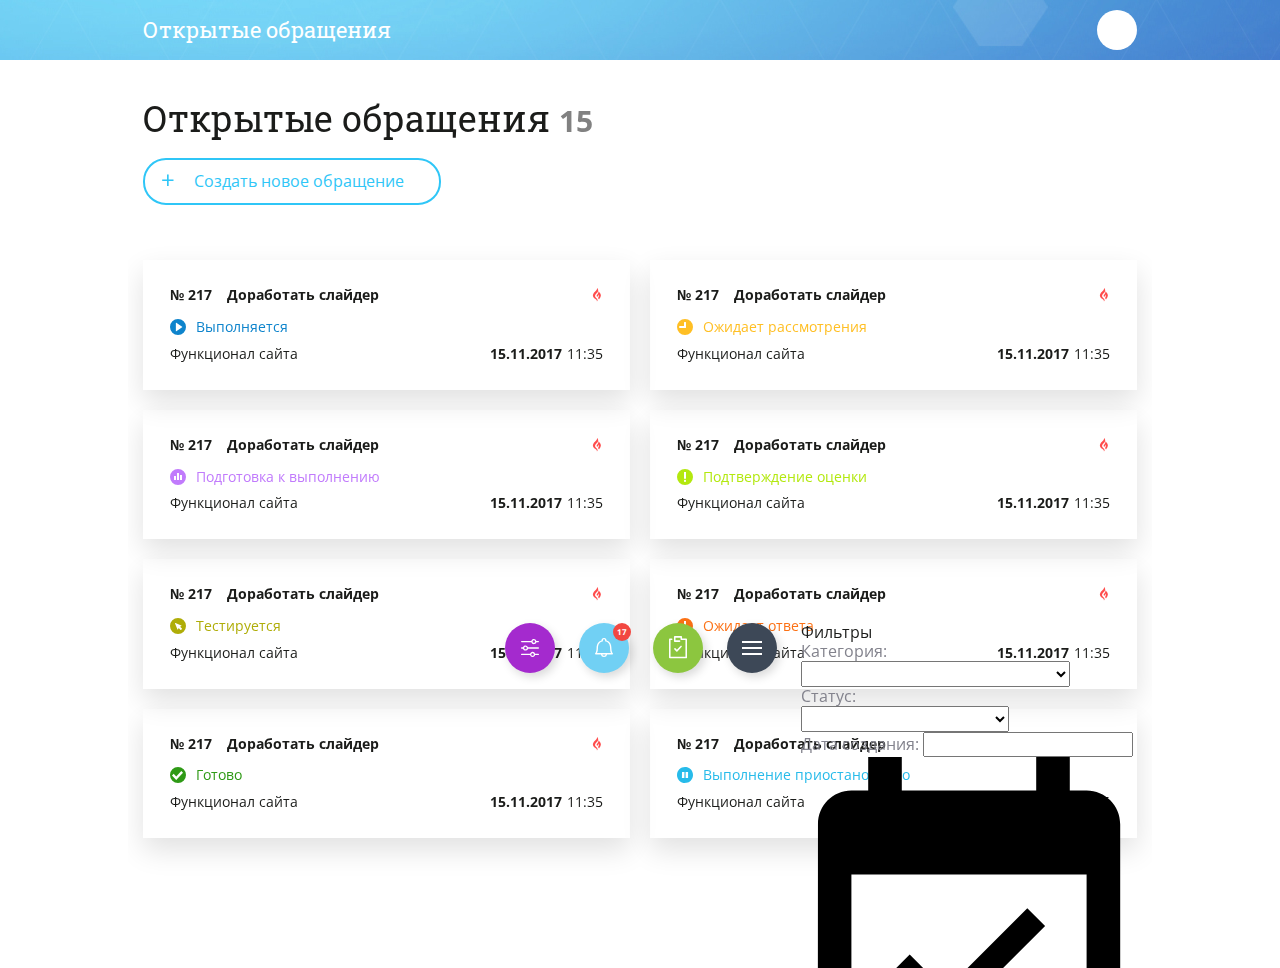
==== commit 3a5e8936: "index.html" ====
--- a/index.html
+++ b/index.html
@@ -58,7 +58,7 @@
     </div>
 </header>
 <main class="main-block add-ticket">
-    <div class="template-wrapper">
+    <div class="template-wrapper add-ticket__wrapper">
         <h1 class="add-ticket__h1">
             Открытые обращения
             <span class="quantity-posts">15</span>
@@ -77,19 +77,236 @@
                         <i class="fab fa-gripfire"></i>
                     </div>
                 </div>
-                <div class="tickets__category">
-
-                </div>
-            </a>
-            <div class="tickets__item"></div>
-            <div class="tickets__item"></div>
-            <div class="tickets__item"></div>
-            <div class="tickets__item"></div>
+                <div class="tickets__status">
+                    <span class="status status-performed">Выполняется</span>
+                </div>
+                <div class="tickets__footer">
+                    <div class="tickets__category">
+                        Функционал сайта
+                    </div>
+                    <div class="tickets__time">
+                        <div class="ticket__date">
+                            15.11.2017
+                        </div>
+                        <div class="ticket__time">
+                            11:35
+                        </div>
+                    </div>
+                </div>
+            </a>
+            <a href="#" class="tickets__item">
+                <div class="tickets__header">
+                    <div class="tickets__number">№ 217</div>
+                    <div class="tickets__title">
+                        Доработать слайдер
+                    </div>
+                    <div class="tickets__urgently">
+                        <i class="fab fa-gripfire"></i>
+                    </div>
+                </div>
+                <div class="tickets__status">
+                    <span class="status status-expects">Ожидает рассмотрения</span>
+                </div>
+                <div class="tickets__footer">
+                    <div class="tickets__category">
+                        Функционал сайта
+                    </div>
+                    <div class="tickets__time">
+                        <div class="ticket__date">
+                            15.11.2017
+                        </div>
+                        <div class="ticket__time">
+                            11:35
+                        </div>
+                    </div>
+                </div>
+            </a>
+            <a href="#" class="tickets__item">
+                <div class="tickets__header">
+                    <div class="tickets__number">№ 217</div>
+                    <div class="tickets__title">
+                        Доработать слайдер
+                    </div>
+                    <div class="tickets__urgently">
+                        <i class="fab fa-gripfire"></i>
+                    </div>
+                </div>
+                <div class="tickets__status">
+                    <span class="status status-preparation">Подготовка к выполнению</span>
+                </div>
+                <div class="tickets__footer">
+                    <div class="tickets__category">
+                        Функционал сайта
+                    </div>
+                    <div class="tickets__time">
+                        <div class="ticket__date">
+                            15.11.2017
+                        </div>
+                        <div class="ticket__time">
+                            11:35
+                        </div>
+                    </div>
+                </div>
+            </a>
+            <a href="#" class="tickets__item">
+                <div class="tickets__header">
+                    <div class="tickets__number">№ 217</div>
+                    <div class="tickets__title">
+                        Доработать слайдер
+                    </div>
+                    <div class="tickets__urgently">
+                        <i class="fab fa-gripfire"></i>
+                    </div>
+                </div>
+                <div class="tickets__status">
+                    <span class="status status-confirmation">Подтверждение оценки</span>
+                </div>
+                <div class="tickets__footer">
+                    <div class="tickets__category">
+                        Функционал сайта
+                    </div>
+                    <div class="tickets__time">
+                        <div class="ticket__date">
+                            15.11.2017
+                        </div>
+                        <div class="ticket__time">
+                            11:35
+                        </div>
+                    </div>
+                </div>
+            </a>
+            <a href="#" class="tickets__item">
+                <div class="tickets__header">
+                    <div class="tickets__number">№ 217</div>
+                    <div class="tickets__title">
+                        Доработать слайдер
+                    </div>
+                    <div class="tickets__urgently">
+                        <i class="fab fa-gripfire"></i>
+                    </div>
+                </div>
+                <div class="tickets__status">
+                    <span class="status status-tested">Тестируется</span>
+                </div>
+                <div class="tickets__footer">
+                    <div class="tickets__category">
+                        Функционал сайта
+                    </div>
+                    <div class="tickets__time">
+                        <div class="ticket__date">
+                            15.11.2017
+                        </div>
+                        <div class="ticket__time">
+                            11:35
+                        </div>
+                    </div>
+                </div>
+            </a>
+            <a href="#" class="tickets__item">
+                <div class="tickets__header">
+                    <div class="tickets__number">№ 217</div>
+                    <div class="tickets__title">
+                        Доработать слайдер
+                    </div>
+                    <div class="tickets__urgently">
+                        <i class="fab fa-gripfire"></i>
+                    </div>
+                </div>
+                <div class="tickets__status">
+                    <span class="status status-awaiting">Ожидает ответа</span>
+                </div>
+                <div class="tickets__footer">
+                    <div class="tickets__category">
+                        Функционал сайта
+                    </div>
+                    <div class="tickets__time">
+                        <div class="ticket__date">
+                            15.11.2017
+                        </div>
+                        <div class="ticket__time">
+                            11:35
+                        </div>
+                    </div>
+                </div>
+            </a>
+            <a href="#" class="tickets__item">
+                <div class="tickets__header">
+                    <div class="tickets__number">№ 217</div>
+                    <div class="tickets__title">
+                        Доработать слайдер
+                    </div>
+                    <div class="tickets__urgently">
+                        <i class="fab fa-gripfire"></i>
+                    </div>
+                </div>
+                <div class="tickets__status">
+                    <span class="status status-ready">Готово</span>
+                </div>
+                <div class="tickets__footer">
+                    <div class="tickets__category">
+                        Функционал сайта
+                    </div>
+                    <div class="tickets__time">
+                        <div class="ticket__date">
+                            15.11.2017
+                        </div>
+                        <div class="ticket__time">
+                            11:35
+                        </div>
+                    </div>
+                </div>
+            </a>
+            <a href="#" class="tickets__item">
+                <div class="tickets__header">
+                    <div class="tickets__number">№ 217</div>
+                    <div class="tickets__title">
+                        Доработать слайдер
+                    </div>
+                    <div class="tickets__urgently">
+                        <i class="fab fa-gripfire"></i>
+                    </div>
+                </div>
+                <div class="tickets__status">
+                    <span class="status status-pause">Выполнение приостановлено</span>
+                </div>
+                <div class="tickets__footer">
+                    <div class="tickets__category">
+                        Функционал сайта
+                    </div>
+                    <div class="tickets__time">
+                        <div class="ticket__date">
+                            15.11.2017
+                        </div>
+                        <div class="ticket__time">
+                            11:35
+                        </div>
+                    </div>
+                </div>
+            </a>
         </div>
     </div>
 </main>
 <footer class="footer">
     <div class="template-wrapper footer-menu">
+        <div class="footer-menu__item filter">
+            <svg xmlns="http://www.w3.org/2000/svg" xmlns:xlink="http://www.w3.org/1999/xlink" version="1.1" id="Capa_1" x="0px" y="0px" viewBox="0 0 477.867 477.867" style="enable-background:new 0 0 477.867 477.867;" xml:space="preserve" width="512px" height="512px">
+                <g>
+                    <g>
+                        <path d="M460.8,221.867H185.31c-9.255-36.364-46.237-58.34-82.602-49.085c-24.116,6.138-42.947,24.969-49.085,49.085H17.067    C7.641,221.867,0,229.508,0,238.934S7.641,256,17.067,256h36.557c9.255,36.364,46.237,58.34,82.602,49.085    c24.116-6.138,42.947-24.969,49.085-49.085H460.8c9.426,0,17.067-7.641,17.067-17.067S470.226,221.867,460.8,221.867z     M119.467,273.067c-18.851,0-34.133-15.282-34.133-34.133c0-18.851,15.282-34.133,34.133-34.133s34.133,15.282,34.133,34.133    C153.6,257.785,138.318,273.067,119.467,273.067z" fill="#FFFFFF"/>
+                    </g>
+                </g>
+                <g>
+                    <g>
+                        <path d="M460.8,51.2h-53.623c-9.255-36.364-46.237-58.34-82.602-49.085C300.459,8.253,281.628,27.084,275.49,51.2H17.067    C7.641,51.2,0,58.841,0,68.267s7.641,17.067,17.067,17.067H275.49c9.255,36.364,46.237,58.34,82.602,49.085    c24.116-6.138,42.947-24.969,49.085-49.085H460.8c9.426,0,17.067-7.641,17.067-17.067S470.226,51.2,460.8,51.2z M341.334,102.4    c-18.851,0-34.133-15.282-34.133-34.133s15.282-34.133,34.133-34.133s34.133,15.282,34.133,34.133S360.185,102.4,341.334,102.4z" fill="#FFFFFF"/>
+                    </g>
+                </g>
+                <g>
+                    <g>
+                        <path d="M460.8,392.534h-87.757c-9.255-36.364-46.237-58.34-82.602-49.085c-24.116,6.138-42.947,24.969-49.085,49.085H17.067    C7.641,392.534,0,400.175,0,409.6s7.641,17.067,17.067,17.067h224.29c9.255,36.364,46.237,58.34,82.602,49.085    c24.116-6.138,42.947-24.969,49.085-49.085H460.8c9.426,0,17.067-7.641,17.067-17.067S470.226,392.534,460.8,392.534z     M307.2,443.734c-18.851,0-34.133-15.282-34.133-34.133s15.282-34.133,34.133-34.133c18.851,0,34.133,15.282,34.133,34.133    S326.052,443.734,307.2,443.734z" fill="#FFFFFF"/>
+                    </g>
+                </g>
+            </svg>
+        </div>
         <div class="footer-menu__item menu-notice">
             <svg xmlns="http://www.w3.org/2000/svg" xmlns:xlink="http://www.w3.org/1999/xlink" viewBox="0 0 39 41.19">
                 <metadata><?xpacket begin="&#65279;" id="W5M0MpCehiHzreSzNTczkc9d"?>
@@ -204,6 +421,63 @@
                 Выйти
             </a>
         </div>
+        <div class="ticket-filter">
+            <form action="#" method="post">
+                <div class="ticket-filter__title">
+                    Фильтры
+                </div>
+                <div class="ticket-filter__item">
+                    <label for="filter-category" class="form-label">
+                        Категория:
+                    </label>
+                    <div class="filter-category__wrapper custom-select-wrapper">
+                        <select name="category" id="filter-category">
+                            <option></option>
+                            <option>
+                                Добавить информацию на сайт
+                            </option>
+                            <option>
+                                Добавить информацию на сайт
+                            </option>
+                        </select>
+                    </div>
+                </div>
+                <div class="ticket-filter__item">
+                    <label for="filter-status" class="form-label">
+                        Статус:
+                    </label>
+                    <div class="filter-status__wrapper custom-select-wrapper">
+                        <select name="status" id="filter-status">
+                            <option></option>
+                            <option>
+                                <span class="status status-performed">Выполняется</span>
+                            </option>
+                            <option>
+                                <span class="status status-expects">Ожидает рассмотрения</span>
+                            </option>
+                        </select>
+                    </div>
+                </div>
+                <div class="ticket-filter__item">
+                    <label for="" class="form-label">
+                        Дата создания:
+                    </label>
+                    <span class="filter-date__wrapper">
+                        <input type="text" id="filter-date">
+                        <svg xmlns="http://www.w3.org/2000/svg" xmlns:xlink="http://www.w3.org/1999/xlink" version="1.1" id="Capa_1" x="0px" y="0px" viewBox="0 0 426.667 426.667" style="enable-background:new 0 0 426.667 426.667;" xml:space="preserve">
+                                        <g>
+                                            <g>
+                                                <g>
+                                                    <path d="M362.667,42.667h-21.333V0h-42.667v42.667H128V0H85.333v42.667H64c-23.573,0-42.453,19.093-42.453,42.667L21.333,384     c0,23.573,19.093,42.667,42.667,42.667h298.667c23.573,0,42.667-19.093,42.667-42.667V85.333     C405.333,61.76,386.24,42.667,362.667,42.667z M362.667,384H64V149.333h298.667V384z"></path>
+                                                    <polygon points="309.973,214.613 287.36,192 183.253,296.107 138.027,250.88 115.413,273.493 183.253,341.333    "></polygon>
+                                                </g>
+                                            </g>
+                                        </g>
+                        </svg>
+                    </span>
+                </div>
+            </form>
+        </div>
     </div>
 </footer>
 <div class="preloder">
--- a/app/main.css
+++ b/app/main.css
@@ -427,11 +427,14 @@
 * {
     box-sizing: border-box;
 }
+html {
+    font-size: 16px;
+}
 body {
     font-family: 'Open Sans', sans-serif;
     color: #1b1c1a;
     width: 100%;
-    font-size: 16px;
+    font-size: 1rem;
     font-weight: 400;
     line-height: 1.2;
     min-height: 100vh;
@@ -871,6 +874,7 @@
 }
 .footer-menu__item svg {
     width: 18px;
+    height: auto;
 }
 .footer-menu__item path {
     fill: #fff;
@@ -1361,7 +1365,7 @@
 }
 .button_new-message {
     padding-left: 49px;
-    margin-bottom: 26px;
+    margin-bottom: 55px;
 }
 .button_new-message::before {
     content: '+';
@@ -1373,6 +1377,116 @@
     font-size: 1.5rem;
     margin-top: -2px;
 }
+.add-ticket__wrapper {
+    overflow: hidden;
+}
+.tickets {
+    display: flex;
+    flex-wrap: wrap;
+    margin-right: -20px;
+    padding-bottom: 30px;
+}
+.tickets__item {
+    width: calc(50% - 20px);
+    margin-right: 20px;
+    box-shadow: 0px 12px 27px 0px rgba(0, 0, 0, 0.12);
+    padding: 27px;
+    margin-bottom: 20px;
+    font-size: 0.875rem;
+}
+.tickets__header {
+    display: flex;
+    margin-bottom: 0.9375rem;
+}
+.tickets__number, .tickets__title {
+    font-weight: 700;
+    margin-right: 15px;
+}
+.tickets__urgently {
+    margin-left: auto;
+    color: #ff4d4d;
+}
+.tickets__status {
+    margin-bottom: 10px;
+}
+.status-performed {
+    color: #0e84cc;
+}
+.status::before {
+    content: "";
+    width: 16px;
+    height: 16px;
+    display: block;
+    margin-right: 10px;
+}
+.status-performed::before {
+    background: url(../images/status-performed.svg) no-repeat;
+}
+.status, .tickets__footer, .tickets__time {
+    display: flex;
+}
+.tickets__footer {
+    justify-content: space-between;
+}
+.tickets__category {
+    margin-right: 15px;
+}
+.status-expects {
+    color: #ffbf24;
+}
+.status-expects::before {
+    background: url(../images/status-expects.svg) no-repeat;
+}
+.status-preparation {
+    color: #c17bfc;
+}
+.status-preparation::before {
+    background: url(../images/status-preparation.svg) no-repeat;
+}
+.status-confirmation {
+    color: #b3e80f;
+}
+.status-confirmation::before {
+    background: url(../images/status-confirmation.svg) no-repeat;
+}
+.status-tested {
+    color: #afad08;
+}
+.status-tested::before {
+    background: url(../images/status-tested.svg) no-repeat;
+}
+.status-awaiting {
+    color: #fc7115;
+}
+.status-awaiting::before {
+    background: url(../images/status-awaiting.svg) no-repeat;
+}
+.status-ready {
+    color: #2f9a16;
+}
+.status-ready::before {
+    background: url(../images/status-ready.svg) no-repeat;
+}
+.status-pause {
+    color: #27bbea;
+}
+.status-pause::before {
+    background: url(../images/status-pause.svg) no-repeat;
+}
+.ticket__date {
+    font-weight: 700;
+    margin-right: 5px;
+}
+.filter {
+    background-color: #a42ace;
+    cursor: pointer;
+}
+.menu-footer_show .filter, .show-notice .filter {
+    margin-right: 0;
+    transform: translateX(300%);
+    opacity: 0;
+    visibility: hidden;
+}
 @-webkit-keyframes slide-top {
     0% {
         -webkit-transform: translateY(0);
@@ -1391,6 +1505,16 @@
     100% {
         -webkit-transform: translateY(-10px);
         transform: translateY(-10px);
+    }
+}
+
+@media (max-width: 900px) {
+    .tickets__item {
+        width: 100%;
+        margin-right: 0;
+    }
+    .tickets {
+        margin-right: 0;
     }
 }
 @media (max-width: 640px) {
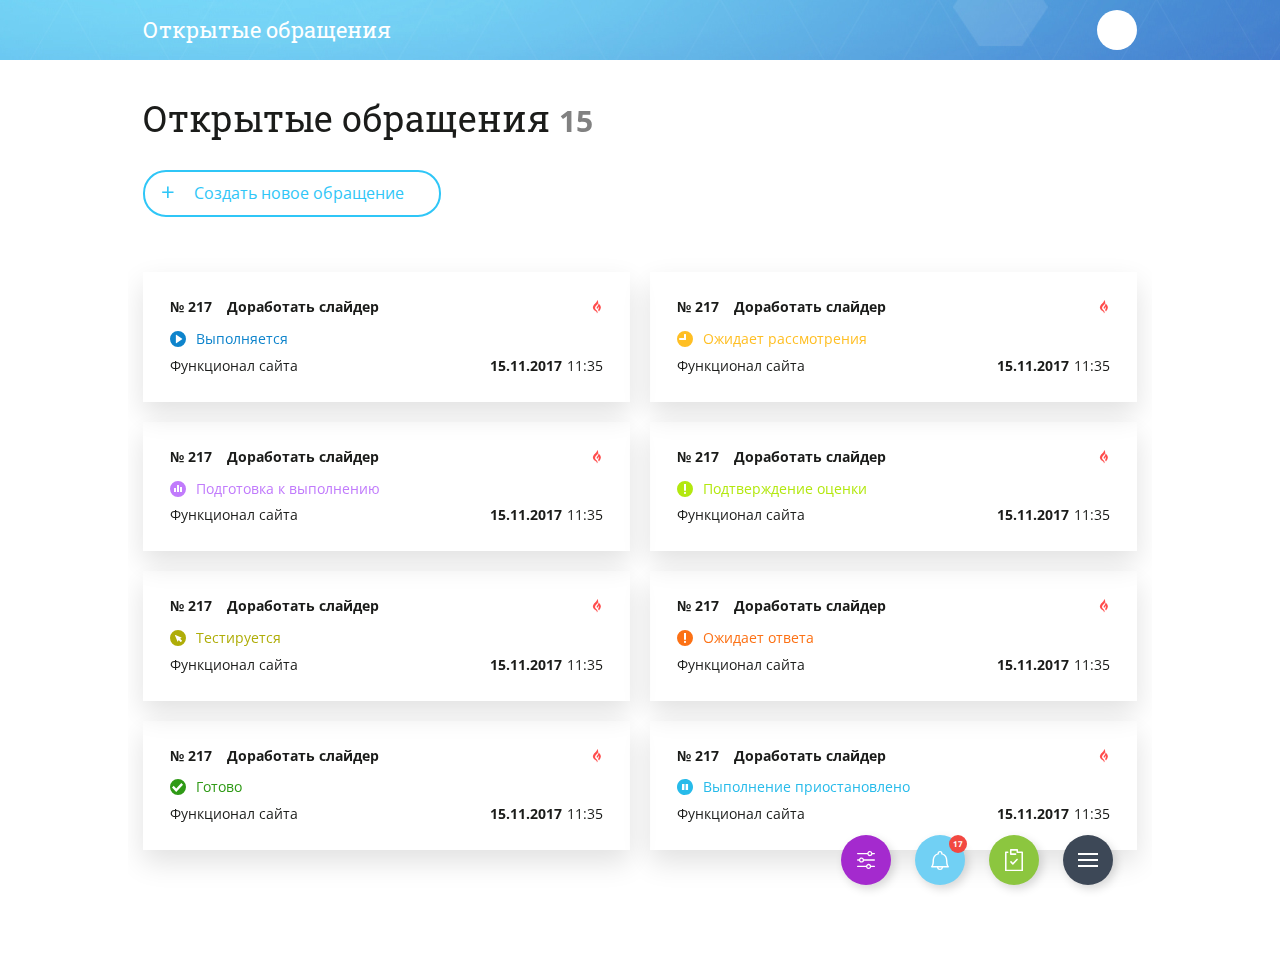
==== commit 000e465d: "ticket-page with edit form" ====
--- a/index.html
+++ b/index.html
@@ -57,9 +57,9 @@
         </div>
     </div>
 </header>
-<main class="main-block add-ticket">
+<main class="main-block">
     <div class="template-wrapper add-ticket__wrapper">
-        <h1 class="add-ticket__h1">
+        <h1 class="main-h1">
             Открытые обращения
             <span class="quantity-posts">15</span>
         </h1>
@@ -427,39 +427,7 @@
                     Фильтры
                 </div>
                 <div class="ticket-filter__item">
-                    <label for="filter-category" class="form-label">
-                        Категория:
-                    </label>
-                    <div class="filter-category__wrapper custom-select-wrapper">
-                        <select name="category" id="filter-category">
-                            <option></option>
-                            <option>
-                                Добавить информацию на сайт
-                            </option>
-                            <option>
-                                Добавить информацию на сайт
-                            </option>
-                        </select>
-                    </div>
-                </div>
-                <div class="ticket-filter__item">
-                    <label for="filter-status" class="form-label">
-                        Статус:
-                    </label>
-                    <div class="filter-status__wrapper custom-select-wrapper">
-                        <select name="status" id="filter-status">
-                            <option></option>
-                            <option>
-                                <span class="status status-performed">Выполняется</span>
-                            </option>
-                            <option>
-                                <span class="status status-expects">Ожидает рассмотрения</span>
-                            </option>
-                        </select>
-                    </div>
-                </div>
-                <div class="ticket-filter__item">
-                    <label for="" class="form-label">
+                    <label for="" class="ticket-filter__label form-label">
                         Дата создания:
                     </label>
                     <span class="filter-date__wrapper">
@@ -475,6 +443,41 @@
                                         </g>
                         </svg>
                     </span>
+                </div>
+                <div class="ticket-filter__item">
+                    <label for="filter-category" class="ticket-filter__label form-label">
+                        Категория:
+                    </label>
+                    <div class="filter-category__wrapper custom-select-wrapper">
+                        <select name="category" id="filter-category">
+                            <option></option>
+                            <option>
+                                Добавить информацию на сайт
+                            </option>
+                            <option>
+                                Добавить информацию на сайт
+                            </option>
+                        </select>
+                    </div>
+                </div>
+                <div class="ticket-filter__item">
+                    <label for="filter-status" class="ticket-filter__label form-label">
+                        Статус:
+                    </label>
+                    <div class="filter-status__wrapper custom-select-wrapper">
+                        <select name="status" id="filter-status">
+                            <option></option>
+                            <option>
+                                <span class="status status-performed">Выполняется</span>
+                            </option>
+                            <option>
+                                <span class="status status-expects">Ожидает рассмотрения</span>
+                            </option>
+                        </select>
+                    </div>
+                </div>
+                <div class="ticket-filter__item ticket-filter__button">
+                    <button class="button button-green button-small">применить</button>
                 </div>
             </form>
         </div>
@@ -523,6 +526,7 @@
         </g></svg>
 </div>
 <a href="#" class="close-wrapper"></a>
+<a href="#" class="close-filter-wrapper"></a>
 <div class="menu-saidbar">
     <div class="menu-saidbar__close">
         <a href="#" class="menu-saidbar__close-wrapper">
--- a/app/main.css
+++ b/app/main.css
@@ -518,8 +518,8 @@
     padding-top: 37px;
     padding-bottom: 80px;
 }
-.add-ticket__h1 {
-    margin-bottom: 1.125rem;
+.main-h1 {
+    margin-bottom: 1.875rem;
 }
 .add-form__item {
     display: flex;
@@ -669,6 +669,12 @@
     justify-content: center;
     align-items: center;
     border: 1px solid transparent;
+}
+.form-input {
+    height: 45px;
+    padding: 14px 15px;
+    border: 1px solid #dadbdb;
+    width: 100%;
 }
 .custom-checkbox input:checked ~ label:not(.error)::after {
     color: #fff;
@@ -1033,7 +1039,7 @@
 .menu-footer {
     z-index: 1005;
 }
-.close-wrapper {
+.close-wrapper, .close-filter-wrapper {
     position: fixed;
     width: 100%;
     height: 100%;
@@ -1060,7 +1066,7 @@
 .menu-footer_show .burger-item:nth-child(1) {
     transform: translateY(200%) rotate(45deg);
 }
-.menu-footer__popup {
+.menu-footer__popup, .ticket-filter {
     position: absolute;
     background-color: #fff;
     border-radius: 6px;
@@ -1094,9 +1100,11 @@
 }
 .cabinet svg {
     height: 17px !important;
+    width: 17px !important;
 }
 .list-ticket svg {
     height: 18px !important;
+    width: 15px !important;
 }
 .how-made svg {
     height: 21px !important;
@@ -1487,6 +1495,531 @@
     opacity: 0;
     visibility: hidden;
 }
+.modal-popup .mfp-close:hover::after {
+    height: 2px;
+    transform: translate(-50%, -50%) rotate(-45deg);
+}
+.ticket-filter__title {
+    font-weight: 700;
+    font-family: "Roboto Slab", sans-serif;
+    text-align: center;
+    margin-bottom: 1.25rem;
+    color: #1b1c1a;
+    font-size: 1rem;
+}
+.ticket-filter {
+    font-size: 0.875rem;
+}
+.ticket-filter .select2-container {
+    width: 100% !important;
+}
+.ticket-filter .select2-container .select2-selection--single {
+    height: 38px;
+}
+.ticket-filter .select2-container--default .select2-selection--single .select2-selection__arrow {
+    height: 37px;
+}
+.ticket-filter .select2-container--default .select2-selection--single .select2-selection__arrow b {
+    background-size: 13px 13px;
+    width: 13px;
+    height: 13px;
+}
+.ticket-filter__label {
+    margin-bottom: 5px;
+    display: block;
+}
+.ticket-filter__item {
+    margin-bottom: 15px;
+}
+.filter-date__wrapper svg {
+    position: absolute;
+    width: 20px;
+    height: 20px;
+    right: 13px;
+    top: 50%;
+    transform: translateY(-50%);
+}
+.filter-date__wrapper {
+    position: relative;
+}
+.filter-date__wrapper input {
+    height: 38px;
+    padding-right: 36px;
+    padding-left: 15px;
+    border: 1px solid #dadbdb;
+}
+.ticket-filter input {
+    width: 100%;
+}
+.filter-date__wrapper path {
+    fill: rgb(124, 124, 124);
+}
+.close-filter-wrapper.active {
+    z-index: 1003;
+    visibility: visible;
+    opacity: .7;
+}
+.show-filter .ticket-filter {
+    opacity: 1;
+    visibility: visible;
+    bottom: 44px;
+}
+.show-filter .menu-footer {
+    opacity: 0;
+    visibility: hidden;
+}
+.show-filter .menu-ticket {
+    margin-right: 0;
+    transform: translateX(100%);
+    opacity: 0;
+    visibility: hidden;
+}
+.show-filter .menu-notice {
+    margin-right: 0;
+    transform: translateX(200%);
+    opacity: 0;
+    visibility: hidden;
+}
+.show-filter .filter {
+    margin-right: 0;
+    transform: translateX(300%);
+    z-index: 1013;
+}
+.ticket-filter__item:last-child {
+    margin-bottom: 0;
+}
+.ticket-filter__button {
+    text-align: center;
+    margin-top: 25px;
+}
+.important-ticket {
+    color: #ff4d4d;
+}
+.other-information {
+    font-size: 0.875rem;
+    color: #83838d;
+}
+.other-information__item {
+    margin-bottom: 10px;
+}
+.border-bottom {
+    border-bottom: 1px solid #f5f6f7;
+    padding-bottom: 1.5625rem;
+    margin-bottom: 1.125rem;
+}
+.ticket-body__content {
+    font-size: 0.875rem;
+}
+.ticket-body__content ul {
+    padding-left: 2.25rem;
+}
+.ticket-body__content li:not(:last-child) {
+    margin-bottom: 1rem;
+}
+.ticket-body__content li {
+    line-height: 1.5;
+}
+.ticket-body__content p:not(:last-child) {
+    margin-bottom: 1rem;
+}
+.ticket-body__content p {
+    line-height: 1.5;
+}
+.ticket-body__files-block {
+    font-size: 0.8125rem;
+    color: #83838d;
+}
+.ticket-body__files-item a {
+    color: #4193c9;
+    font-weight: 700;
+}
+.ticket-body__files-item a:hover {
+    text-decoration: underline;
+}
+.ticket-body__files {
+    display: flex;
+    flex-wrap: wrap;
+}
+.ticket-body__files-title {
+    margin-bottom: 13px;
+}
+.ticket-body__files-item i {
+    margin-right: 4px;
+    color: #d4d4d4;
+    font-size: 17px;
+}
+.file-size {
+    display: inline-block;
+    margin-left: 6px;
+    color: #83838d;
+}
+.ticket-body__files-item {
+    margin-right: 25px;
+    margin-bottom: 7px;
+    position: relative;
+    font-size: 0.8125rem;
+}
+.download-all {
+    font-weight: 300;
+    color: #83838d;
+    position: relative;
+    padding-left: 15px;
+}
+.download-all::before {
+    content: '';
+    display: block;
+    position: absolute;
+    border: 3px solid transparent;
+    border-top: 5px solid #83838d;
+    top: 5px;
+    left: 0;
+}
+.ticket-body__files {
+    margin-bottom: 7px;
+}
+.download-all a:hover {
+    text-decoration: underline;
+}
+.ticket-body__button {
+    padding-top: 10px;
+    padding-bottom: 15px;
+}
+.ticket-body__button button {
+    margin-right: 10px;
+    margin-bottom: 10px;
+}
+.button-purple {
+    color: #EB93FF;
+    border: 2px solid #EB93FF;
+}
+.button-purple:hover {
+    color: #fff;
+    background-color: #EB93FF;
+}
+.ticket-body__button .fas {
+    margin-left: 5px;
+}
+.ticket-body_flex {
+    display: flex;
+    justify-content: space-between;
+    align-items: center;
+}
+.button_circle {
+    width: 35px;
+    height: 35px;
+    border-radius: 50%;
+    display: flex;
+    align-items: center;
+    justify-content: center;
+}
+.button-grey {
+    color: #959595;
+    border: 2px solid #959595;
+}
+.button-grey:hover {
+    color: #fff;
+    background-color: #959595;
+}
+.button_circle .fas {
+    margin-left: 0;
+    font-size: 10px;
+}
+.button-play {
+    display: flex;
+    flex-wrap: wrap;
+}
+.button-yellow {
+    color: #ffbf24;
+    border: 2px solid #ffbf24;
+}
+.button-yellow:hover {
+    color: #fff;
+    background-color: #ffbf24;
+}
+.ticket-page-wrapper {
+    display: flex;
+    align-items: flex-start;
+}
+.ticket-page {
+    padding-top: 0;
+}
+.ticket-body {
+    padding: 37px 15px 30px 0;
+    border-right: 1px solid #f7f7f7;
+}
+.ticket-information {
+    padding: 37px 0 30px 15px;
+    width: 250px;
+    flex-shrink: 0;
+    font-size: 0.875rem;
+    color: #2e2e2e;
+}
+.ticket-information__status-title {
+    font-weight: 700;
+    margin-right: 15px;
+    margin-bottom: 9px;
+}
+.ticket-information__recourse-title, .time-block__title, .ticket-information__user-title {
+    font-weight: 700;
+    margin-bottom: 9px;
+}
+.ticket-information__recourse-item + .ticket-information__recourse-item {
+    margin-top: 16px;
+}
+.time-block:not(:last-child) {
+    margin-bottom: 15px;
+}
+.time-block__hours {
+    font-size: 1.5rem;
+    font-weight: 300;
+}
+.ticket-information__user-information {
+    display: flex;
+    align-items: center;
+    margin-left: 16px;
+}
+.ticket-information__user-icon {
+    margin-right: 24px;
+    width: 31px;
+    height: 31px;
+    border-radius: 50%;
+    flex-shrink: 0;
+    overflow: hidden;
+}
+.ticket-information__user-name {
+    font-weight: 700;
+    color: #408cb3;
+    margin-bottom: 2px;
+}
+.ticket-information__user-post {
+    font-size: 0.75rem;
+}
+.ticket-information__user-item {
+    margin-bottom: 15px;
+}
+.ticket-information__user-not-appointed .ticket-information__user-name {
+    font-size: 0.75rem;
+    color: #b1b1b1;
+    font-weight: 400;
+}
+.ticket-information__time {
+    margin-left: 5px;
+}
+.change-time {
+    display: flex;
+    align-items: flex-start;
+}
+.change-time__item {
+    text-align: center;
+}
+.change-time__item:nth-child(1) {
+    padding-right: 5px;
+}
+.change-time__item:nth-child(2) {
+    padding-left: 5px;
+}
+.button_confirm-time {
+    position: relative;
+    left: 50%;
+    transform: translateX(-50%);
+    margin-top: 32px;
+}
+.change-ticket {
+    position: relative;
+    display: flex;
+    width: 100%;
+    margin: 0 auto;
+    max-width: 1024px;
+    font-size: 0.875rem;
+    line-height: 1.4;
+    margin-top: 50px;
+    margin-bottom: 50px;
+}
+.change-ticket__form {
+    width: 100%;
+    padding: 30px;
+    background-color: #fff;
+    font-size: 0.875rem;
+}
+.input-edit-ticket {
+    width: 100%;
+    border: none;
+    padding-left: 0;
+    padding-right: 0;
+    padding-top: 3px;
+    padding-bottom: 3px;
+}
+.ticket-body__title {
+    font-family: "Roboto Slab", sans-serif;
+    font-weight: 700;
+    font-size: 1.5rem;
+    margin-top: 1.5rem;
+}
+.change-ticket__item {
+    /*font-size: 0.875rem;*/
+    margin-bottom: 1.25rem;
+    /*margin-top: 1.0625rem;*/
+}
+.custom-checkbox_client-card {
+    padding-left: 25px;
+    position: relative;
+}
+.check-status::before {
+    content: "\f00c";
+    border-radius: 2px;
+    width: 15px;
+    height: 15px;
+    display: flex;
+    position: absolute;
+    left: 0;
+    top: 50%;
+    transform: translateY(-50%);
+    color: #fff;
+    justify-content: center;
+    align-items: center;
+    font-size: 9px;
+    line-height: 9px;
+    font-family: FontAwesome;
+}
+.checked::before {
+    background-color: #8cc63f;
+}
+.not-checked::before {
+    background-color: #fc4a4a;
+}
+.important-ticket label {
+    cursor: pointer;
+}
+.important-ticket i {
+    transition: .3s ease-in-out;
+    font-size: 1.125rem;
+    margin-left: 5px;
+}
+.important-ticket input:checked + label i {
+    color: #fc3131;
+}
+.change-ticket__item .select2 {
+    max-width: 350px;
+    width: 100% !important;
+}
+.ticket-text-edit {
+    border: 1px solid #dadbdb;
+    width: 100%;
+    height: 250px;
+    resize: none;
+    padding: 14px 15px;
+}
+.del-icon {
+    position: absolute;
+    right: 0;
+    top: 0;
+    width: 17px;
+    height: 17px;
+    transform: translate(90%, -90%);
+    cursor: pointer;
+}
+.del-icon span {
+    width: 14px;
+    height: 2px;
+    background-color: #d4d4d4;
+    display: block;
+    position: absolute;
+    left: 50%;
+    top: 50%;
+    border-radius: 20px;
+    transition: .3s ease-in-out;
+}
+.del-icon span:first-child {
+    transform: translate(-50%, -50%) rotate(-45deg);
+}
+.del-icon span:last-child {
+    transform: translate(-50%, -50%) rotate(45deg);
+}
+.del-icon:hover span {
+    background-color: #83838d;
+}
+.change-ticket__item-flex {
+    display: flex;
+    align-items: center;
+}
+.change-ticket__item:last-child {
+    margin-bottom: 0;
+}
+.change-ticket__item .custom-input-file {
+    margin-right: 22px;
+}
+.datapicker {
+    margin-left: 15px;
+    padding: 14px 36px 14px 15px;
+}
+.change-ticket__item .datapicker {
+    border: 1px solid #dadbdb;
+}
+.custom-datapicker input {
+    height: 45px;
+}
+.allocated__label input {
+    margin-right: 5px;
+    text-align: center;
+    width: 100px;
+}
+.important-ticket {
+    margin-top: 1.0625rem;
+}
+.change-time .change-ticket__item {
+    margin-right: 30px;
+}
+.allocated__title {
+    margin-right: 15px;
+}
+.allocated__label {
+    display: flex;
+    flex-direction: row;
+    align-items: center;
+    margin-right: 15px;
+}
+.allocated__label input {
+    margin-right: 5px;
+    text-align: center;
+    width: 100px;
+}
+.change-executor {
+    display: flex;
+    align-items: center;
+}
+.change-time .change-ticket__item, .change-executor .change-ticket__item {
+    margin-bottom: 0;
+}
+.change-executor .change-ticket__item {
+    margin-bottom: 0;
+    margin-right: 30px;
+    width: calc(50% - 30px);
+}
+.form-label_mar-right {
+    margin-right: 15px;
+}
+.select2-container--open .select2-dropdown--below {
+    border-radius: 0 !important;
+    border-color: #dadbdb !important;
+}
+.change-ticket__item .select2 {
+    width: 100% !important;
+    max-width: 350px;
+}
+.select-executor-wrapper, .select-tester-wrapper, .change-status-wrapper {
+    flex-grow: 1;
+}
+.select-status {
+    width: 50%;
+}
+.mfp-container {
+    padding: 0;
+}
+.change-ticket .ticket-body__files-item {
+    margin-bottom: 20px;
+}
+
+
 @-webkit-keyframes slide-top {
     0% {
         -webkit-transform: translateY(0);
@@ -1508,6 +2041,41 @@
     }
 }
 
+@media (max-width: 1024px) {
+    .change-ticket {
+        width: calc(100% - 30px);
+    }
+}
+@media (max-width: 1000px) {
+    .change-time, .change-executor {
+        flex-direction: column;
+    }
+    .change-executor {
+        align-items: flex-start;
+    }
+    .change-time .change-ticket__item + .change-ticket__item, .change-executor .change-ticket__item + .change-ticket__item {
+        margin-top: 20px;
+    }
+    .change-time .change-ticket__item, .change-executor .change-ticket__item, .select-status {
+        margin-right: 0;
+        width: 70%;
+    }
+    .change-time .custom-datapicker {
+        display: flex;
+        align-items: center;
+    }
+    .change-time .deadline-datapicker-wrapper {
+        flex-grow: 1;
+        margin-left: 15px;
+    }
+    .change-time .datapicker {
+        width: 100%;
+        margin-left: 0;
+    }
+    .change-ticket__item .select2 {
+        max-width: 100%;
+    }
+}
 @media (max-width: 900px) {
     .tickets__item {
         width: 100%;
@@ -1515,6 +2083,37 @@
     }
     .tickets {
         margin-right: 0;
+    }
+}
+@media (max-width:  760px) {
+    .ticket-page-wrapper {
+        flex-direction: column;
+    }
+    .ticket-body {
+        padding: 37px 0 0 0;
+        border: none;
+    }
+    .ticket-information {
+        padding-left: 0;
+        width: 100%;
+    }
+    .ticket-information__recourse-item + .ticket-information__recourse-item {
+        margin-top: 0;
+    }
+    .ticket-information__recourse-item {
+        margin-bottom: 16px;
+        margin-right: 25px;
+    }
+    .ticket-information__recourse, .time-wrapper {
+        display: flex;
+        flex-wrap: wrap;
+    }
+    .time-block {
+        padding-right: 25px;
+        width: 50%;
+    }
+    .ticket-body_flex {
+        flex-wrap: wrap;
     }
 }
 @media (max-width: 640px) {
@@ -1570,6 +2169,40 @@
     .form-label__datapicker-date {
         margin-left: 0;
     }
+    .main-h1 {
+        font-size: 2rem;
+    }
+    .change-ticket .change-time .custom-datapicker {
+        flex-direction: row;
+    }
+    .change-ticket__form {
+        padding-left: 15px;
+        padding-right: 15px;
+    }
+    .change-time .change-ticket__item, .change-executor .change-ticket__item, .select-status {
+        width: 100%;
+    }
+    .change-ticket .ticket-body__title {
+        margin-top: 0;
+    }
+    .change-ticket__choose-file {
+        flex-direction: column;
+        align-items: flex-start;
+        display: inline-flex;
+    }
+    .change-ticket__choose-file .custom-input-file {
+        margin-right: 0;
+    }
+    /*.allocated {*/
+        /*flex-direction: column;*/
+        /*align-items: flex-start;*/
+    /*}*/
+    .allocated__label {
+        flex-direction: column;
+    }
+    .change-ticket .list-add-files {
+        margin-left: 15px !important;
+    }
 }
 @media (max-width: 440px) {
     .menu-saidbar__menu {
@@ -1586,7 +2219,7 @@
     .main-block {
         padding-bottom: 60px;
     }
-    .menu-footer__popup {
+    .menu-footer__popup, .ticket-filter {
         right: 50%;
         width: 90%;
         transform: translateX(50%);
@@ -1598,4 +2231,45 @@
         align-items: stretch;
         width: 100%;
     }
+    .footer-menu__item {
+        margin-right: 15px;
+    }
+    .ticket-filter {
+        padding: 25px 27px;
+    }
+    .time-block {
+        width: 100%;
+    }
+    .allocated {
+        flex-wrap: wrap;
+    }
+    .allocated__title {
+        width: 100%;
+        margin-bottom: 9px;
+    }
+    .executor, .tester, .select-status {
+        flex-wrap: wrap;
+    }
+    .executor .form-label, .tester .form-label, .select-status .form-label {
+        width: 100%;
+        margin-bottom: 9px;
+    }
+    .change-ticket .custom-datapicker {
+        flex-wrap: wrap;
+    }
+    .change-ticket .deadline-datapicker-wrapper {
+        width: 100%;
+        margin-left: 0;
+        margin-top: 9px;
+        position: relative;
+    }
+    .custom-input-file__label {
+        padding: 14px 25px;
+    }
+    .change-ticket__buttons {
+        text-align: center;
+    }
+    .change-ticket__buttons button:last-child {
+        margin-right: 0;
+    }
 }